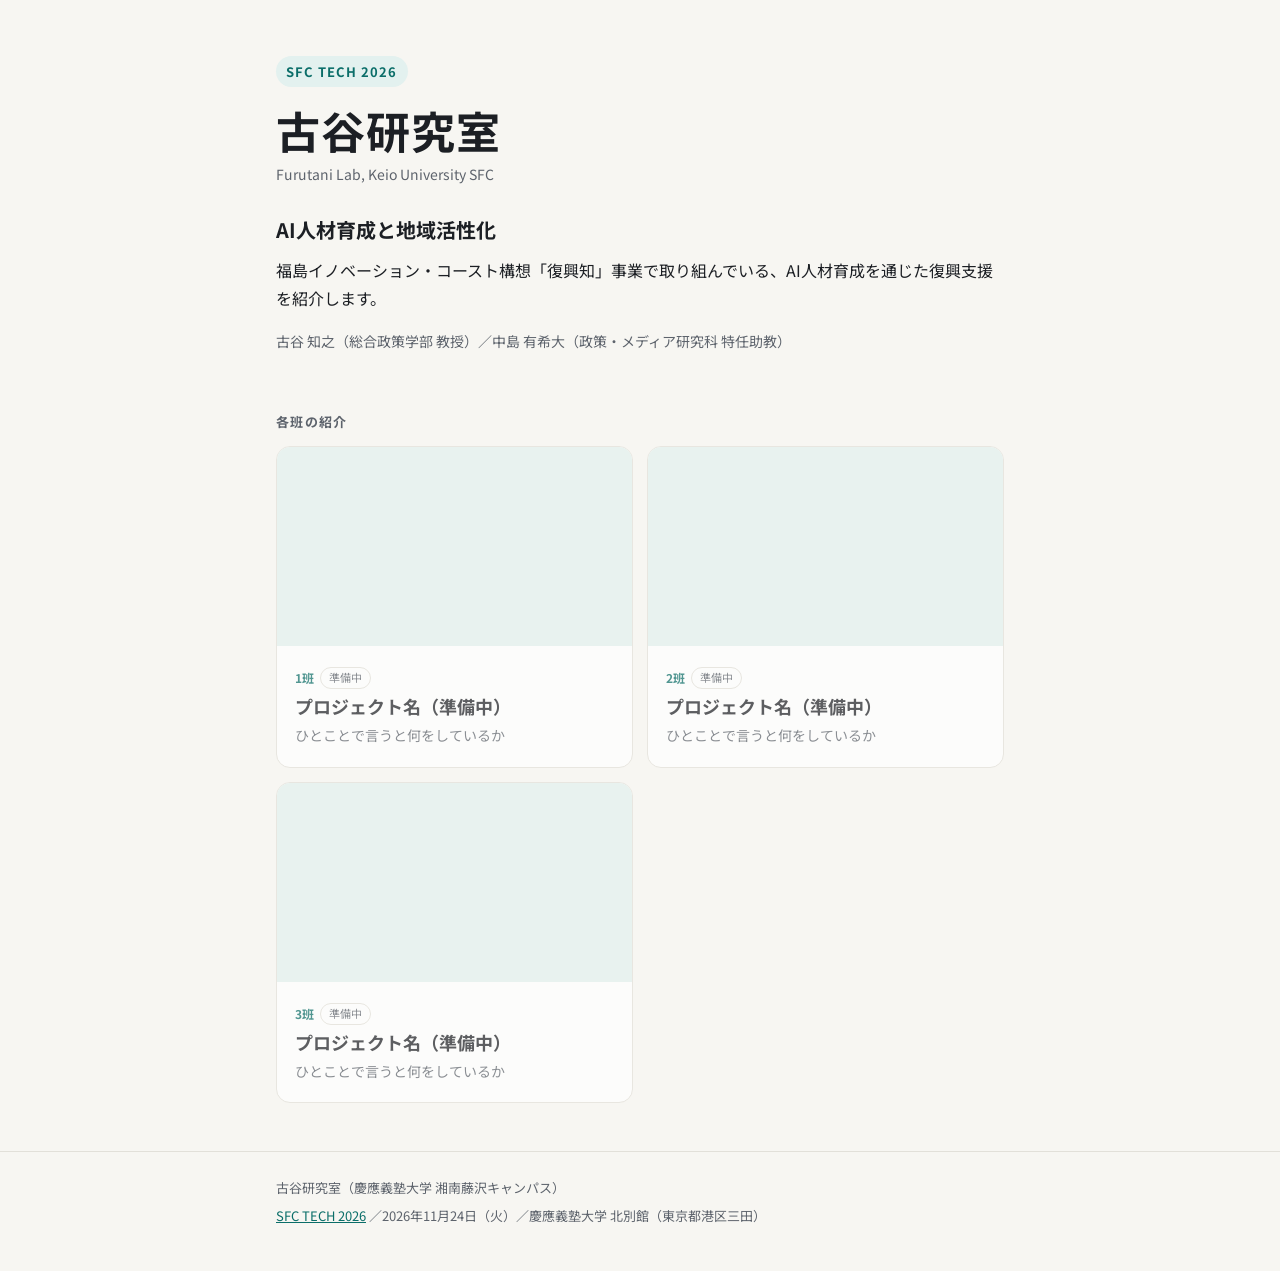
==== index.html @ 546546d0 "SFC TECH 2026 古谷研サイトの骨組み Co-Authored-By: Claude Opus 5.5 <noreply@anthropic.com>" ====
<!doctype html>
<html lang="ja">
<head>
  <meta charset="utf-8">
  <meta name="viewport" content="width=device-width, initial-scale=1">
  <title>古谷研究室｜SFC TECH 2026</title>
  <meta name="description" content="SFC TECH 2026 古谷研究室の展示紹介。各班の研究成果をまとめています。">
  <link rel="preconnect" href="https://fonts.googleapis.com">
  <link rel="preconnect" href="https://fonts.gstatic.com" crossorigin>
  <link href="https://fonts.googleapis.com/css2?family=Noto+Sans+JP:wght@400;700&display=swap" rel="stylesheet">
  <link rel="stylesheet" href="style.css">
</head>
<body>
  <main class="wrap">
    <header class="hero" id="hero"></header>
    <h2 class="section-title">各班の紹介</h2>
    <div class="cards" id="cards"></div>
  </main>
  <footer><div class="wrap" id="footer"></div></footer>
  <script src="data.js"></script>
  <script src="app.js"></script>
</body>
</html>
---- style.css ----
:root {
  --bg: #f7f6f2;
  --surface: #ffffff;
  --text: #1c1f24;
  --muted: #5d636c;
  --line: #e2e0d9;
  --accent: #0b6e69;
  --accent-soft: #e3f1ef;
  --radius: 14px;
  --max: 760px;
}
@media (prefers-color-scheme: dark) {
  :root:not([data-theme="light"]) {
    --bg: #14171b;
    --surface: #1d2126;
    --text: #e8e9eb;
    --muted: #a0a6ae;
    --line: #2e333a;
    --accent: #4fc2b9;
    --accent-soft: #1d3331;
  }
}
:root[data-theme="dark"] {
  --bg: #14171b;
  --surface: #1d2126;
  --text: #e8e9eb;
  --muted: #a0a6ae;
  --line: #2e333a;
  --accent: #4fc2b9;
  --accent-soft: #1d3331;
}

* { box-sizing: border-box; }
html { -webkit-text-size-adjust: 100%; }
body {
  margin: 0;
  background: var(--bg);
  color: var(--text);
  font-family: "Noto Sans JP", system-ui, -apple-system, "Hiragino Sans", sans-serif;
  line-height: 1.8;
  font-size: 16px;
}
a { color: var(--accent); }
img { max-width: 100%; display: block; }

.wrap { max-width: var(--max); margin: 0 auto; padding: 0 16px; }

/* ---------- header ---------- */
.hero { padding: 56px 0 32px; }
.eyebrow {
  display: inline-block;
  font-size: 13px;
  font-weight: 700;
  letter-spacing: 0.08em;
  color: var(--accent);
  background: var(--accent-soft);
  padding: 4px 10px;
  border-radius: 999px;
}
.hero h1 {
  font-size: clamp(30px, 8vw, 44px);
  line-height: 1.25;
  margin: 16px 0 4px;
  letter-spacing: 0.02em;
}
.hero .en { color: var(--muted); font-size: 14px; margin: 0 0 24px; }
.theme { font-size: 20px; font-weight: 700; margin: 0 0 8px; }
.lead { margin: 0 0 16px; }
.meta { color: var(--muted); font-size: 14px; margin: 0; }

/* ---------- group list ---------- */
.section-title {
  font-size: 13px;
  font-weight: 700;
  letter-spacing: 0.1em;
  color: var(--muted);
  margin: 24px 0 12px;
}
.cards { display: grid; gap: 14px; margin-bottom: 48px; }
.card {
  display: block;
  text-decoration: none;
  color: inherit;
  background: var(--surface);
  border: 1px solid var(--line);
  border-radius: var(--radius);
  overflow: hidden;
  transition: transform 0.15s ease, border-color 0.15s ease;
}
.card:hover { transform: translateY(-2px); border-color: var(--accent); }
.card .thumb { aspect-ratio: 16 / 9; background: var(--accent-soft); object-fit: cover; width: 100%; }
.card .body { padding: 16px 18px 18px; }
.card .tag { font-size: 12px; font-weight: 700; color: var(--accent); }
.card h3 { margin: 2px 0 4px; font-size: 18px; line-height: 1.45; }
.card p { margin: 0; color: var(--muted); font-size: 14px; }
.card.draft { opacity: 0.7; }
.badge {
  display: inline-block;
  font-size: 11px;
  color: var(--muted);
  border: 1px solid var(--line);
  border-radius: 999px;
  padding: 0 8px;
  margin-left: 6px;
  vertical-align: 1px;
}

/* ---------- group page ---------- */
.back { display: inline-block; margin: 24px 0 0; font-size: 14px; text-decoration: none; }
.group-hero { padding: 24px 0 8px; }
.group-hero h1 { font-size: clamp(24px, 6.5vw, 34px); line-height: 1.35; margin: 6px 0 8px; }
.group-hero .catch { font-size: 17px; color: var(--muted); margin: 0; }
.cover { border-radius: var(--radius); margin: 20px 0 8px; width: 100%; }
.block { margin: 32px 0; }
.block h2 {
  font-size: 18px;
  margin: 0 0 8px;
  padding-left: 12px;
  border-left: 4px solid var(--accent);
  line-height: 1.4;
}
.block p { margin: 0 0 12px; white-space: pre-wrap; }
.block ul { margin: 0; padding-left: 1.3em; }
.gallery { display: grid; gap: 12px; }
.gallery figure { margin: 0; }
.gallery img { border-radius: 10px; width: 100%; }
.gallery figcaption { font-size: 13px; color: var(--muted); margin-top: 4px; }
.video { position: relative; aspect-ratio: 16 / 9; border-radius: 10px; overflow: hidden; }
.video iframe { position: absolute; inset: 0; width: 100%; height: 100%; border: 0; }
.draft-note {
  background: var(--surface);
  border: 1px dashed var(--line);
  border-radius: var(--radius);
  padding: 24px;
  text-align: center;
  color: var(--muted);
  margin: 32px 0;
}
.pager { display: flex; justify-content: space-between; gap: 12px; margin: 40px 0; font-size: 14px; }
.pager a { text-decoration: none; }

footer {
  border-top: 1px solid var(--line);
  padding: 24px 0 40px;
  color: var(--muted);
  font-size: 13px;
}
footer p { margin: 0 0 4px; }

@media (min-width: 640px) {
  .cards { grid-template-columns: 1fr 1fr; }
  .gallery { grid-template-columns: 1fr 1fr; }
}
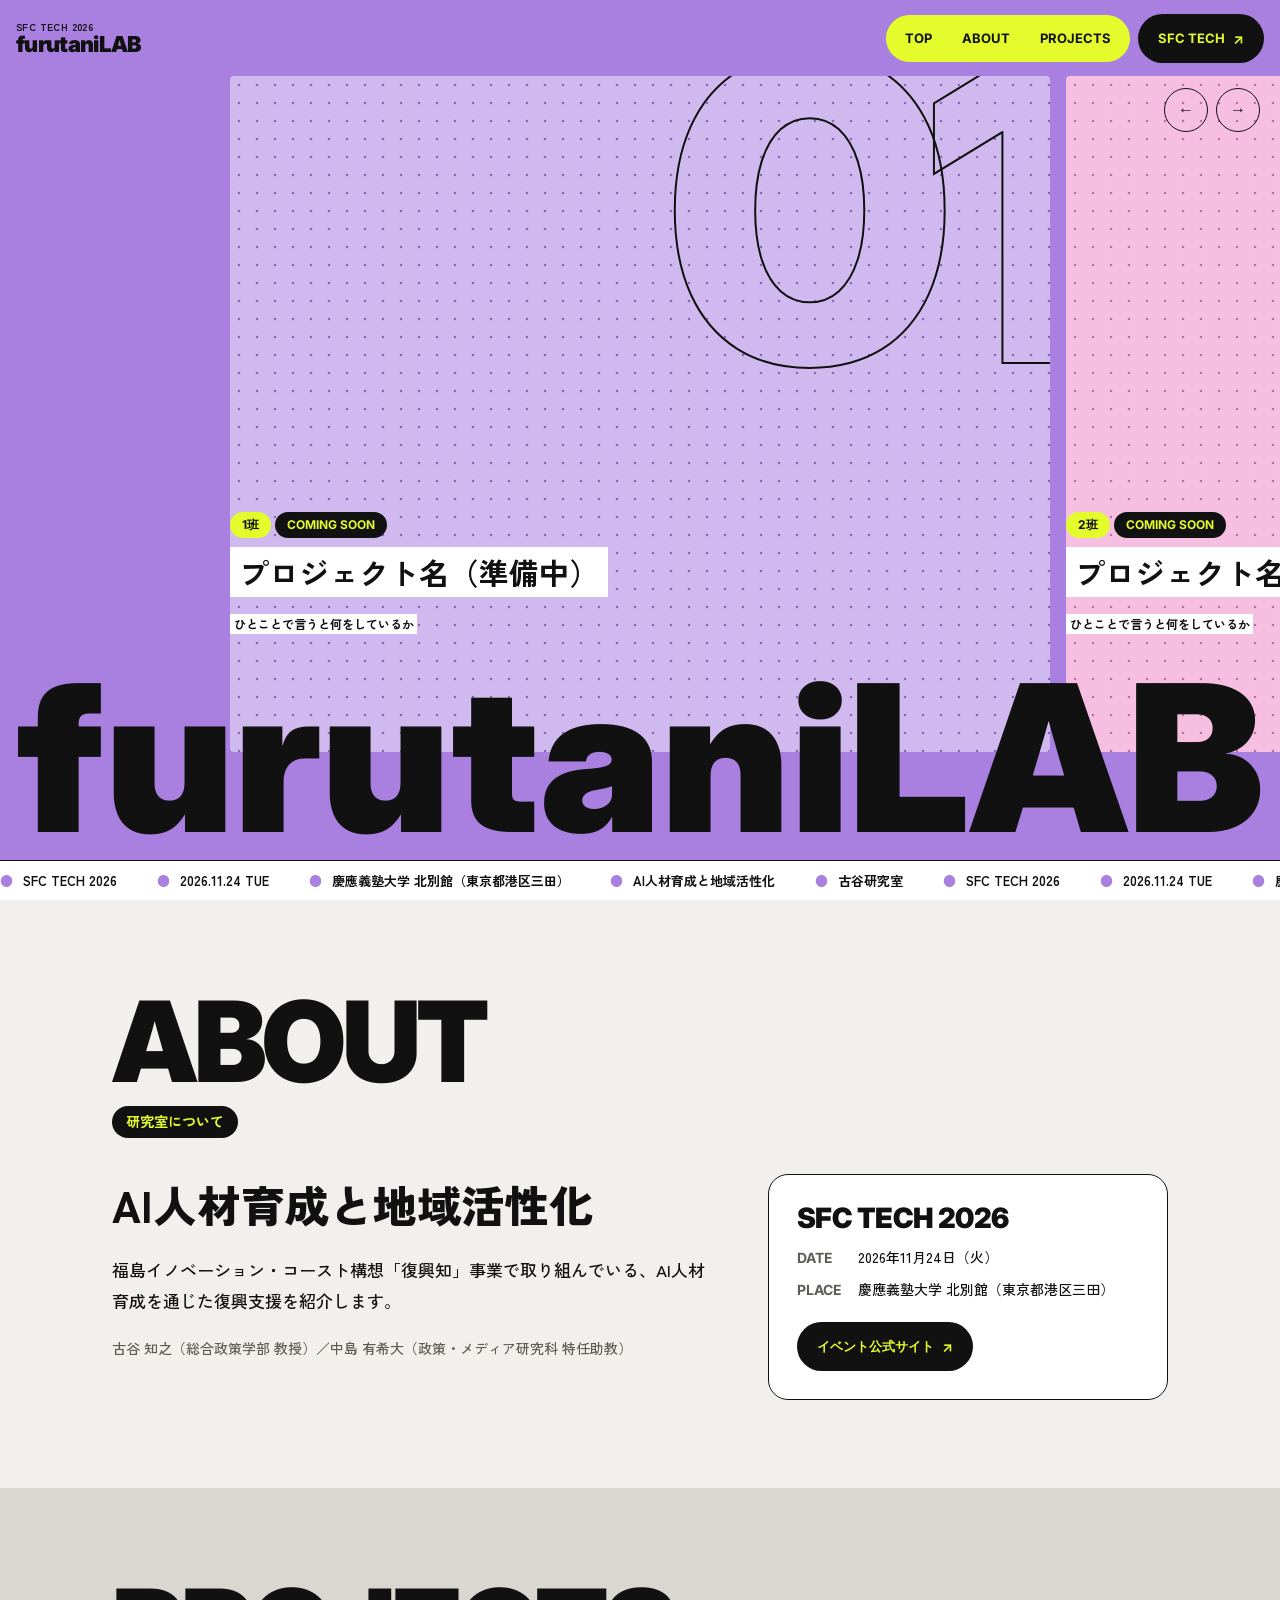
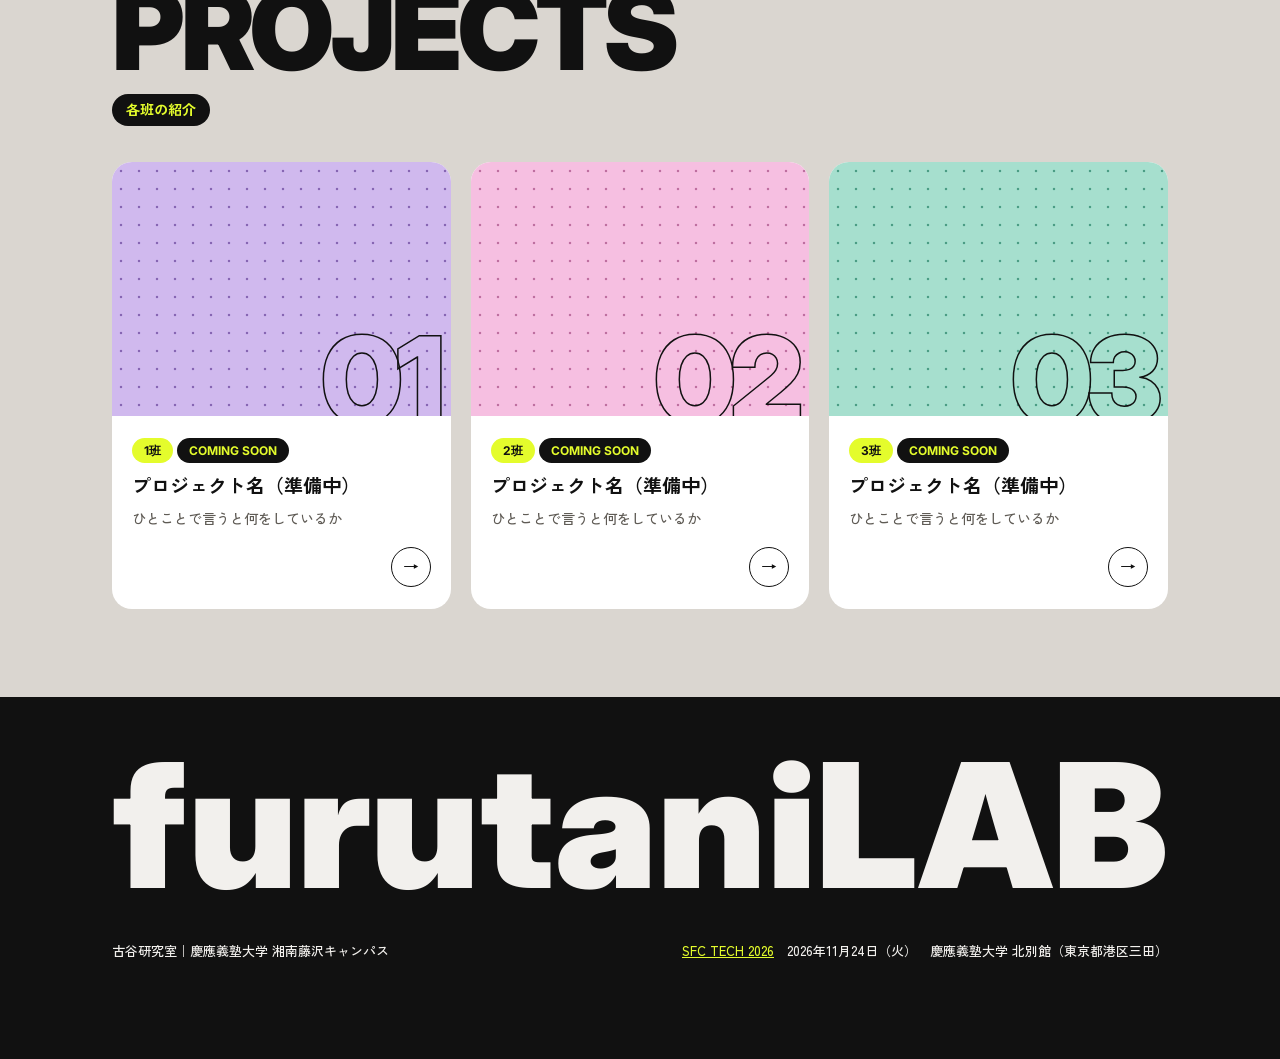
==== commit b53a54e5: "参考サイトの雰囲気に寄せてUIを刷新 Co-Authored-By: Claude Opus 5.5 <noreply@anthropic.com>" ====
--- a/index.html
+++ b/index.html
@@ -2,21 +2,50 @@
 <html lang="ja">
 <head>
   <meta charset="utf-8">
-  <meta name="viewport" content="width=device-width, initial-scale=1">
+  <meta name="viewport" content="width=device-width, initial-scale=1, viewport-fit=cover">
   <title>古谷研究室｜SFC TECH 2026</title>
   <meta name="description" content="SFC TECH 2026 古谷研究室の展示紹介。各班の研究成果をまとめています。">
+  <meta name="theme-color" content="#a97fe0">
   <link rel="preconnect" href="https://fonts.googleapis.com">
   <link rel="preconnect" href="https://fonts.gstatic.com" crossorigin>
-  <link href="https://fonts.googleapis.com/css2?family=Noto+Sans+JP:wght@400;700&display=swap" rel="stylesheet">
+  <link href="https://fonts.googleapis.com/css2?family=Inter:wght@400;700;900&family=Zen+Kaku+Gothic+New:wght@500;700;900&display=swap" rel="stylesheet">
   <link rel="stylesheet" href="style.css">
 </head>
 <body>
-  <main class="wrap">
-    <header class="hero" id="hero"></header>
-    <h2 class="section-title">各班の紹介</h2>
-    <div class="cards" id="cards"></div>
-  </main>
-  <footer><div class="wrap" id="footer"></div></footer>
+  <div id="header"></div>
+
+  <section class="hero" id="top">
+    <div class="slider" id="slider"></div>
+    <div class="slider-ctrl">
+      <button class="round" id="prev" aria-label="前へ">←</button>
+      <button class="round" id="next" aria-label="次へ">→</button>
+    </div>
+    <div class="wordmark" id="wordmark"></div>
+    <div class="ticker" aria-hidden="true"><div class="ticker-inner" id="ticker"></div></div>
+  </section>
+
+  <section class="section" id="about">
+    <div class="wrap">
+      <div class="sec-head">
+        <h2 class="en-ttl">ABOUT</h2>
+        <span class="ja-ttl">研究室について</span>
+      </div>
+      <div class="about-grid" id="about-body"></div>
+    </div>
+  </section>
+
+  <section class="section alt" id="projects">
+    <div class="wrap">
+      <div class="sec-head">
+        <h2 class="en-ttl">PROJECTS</h2>
+        <span class="ja-ttl">各班の紹介</span>
+      </div>
+      <div class="cards" id="cards"></div>
+    </div>
+  </section>
+
+  <footer class="site-footer" id="footer"></footer>
+
   <script src="data.js"></script>
   <script src="app.js"></script>
 </body>
--- a/style.css
+++ b/style.css
@@ -1,153 +1,409 @@
 :root {
-  --bg: #f7f6f2;
-  --surface: #ffffff;
-  --text: #1c1f24;
-  --muted: #5d636c;
-  --line: #e2e0d9;
-  --accent: #0b6e69;
-  --accent-soft: #e3f1ef;
-  --radius: 14px;
-  --max: 760px;
-}
-@media (prefers-color-scheme: dark) {
-  :root:not([data-theme="light"]) {
-    --bg: #14171b;
-    --surface: #1d2126;
-    --text: #e8e9eb;
-    --muted: #a0a6ae;
-    --line: #2e333a;
-    --accent: #4fc2b9;
-    --accent-soft: #1d3331;
-  }
-}
-:root[data-theme="dark"] {
-  --bg: #14171b;
-  --surface: #1d2126;
-  --text: #e8e9eb;
-  --muted: #a0a6ae;
-  --line: #2e333a;
-  --accent: #4fc2b9;
-  --accent-soft: #1d3331;
+  --base: #f2f0ed;
+  --base-2: #dad6d0;
+  --black: #111111;
+  --white: #ffffff;
+  --yellow: #e4fc2c;
+  --muted: #5f5b55;
+  --hero: #a97fe0;
+  --en: "Inter", system-ui, sans-serif;
+  --ja: "Zen Kaku Gothic New", "Hiragino Sans", "Noto Sans JP", sans-serif;
+  --pill: 999px;
 }
 
 * { box-sizing: border-box; }
-html { -webkit-text-size-adjust: 100%; }
+html { -webkit-text-size-adjust: 100%; scroll-behavior: smooth; }
 body {
   margin: 0;
-  background: var(--bg);
-  color: var(--text);
-  font-family: "Noto Sans JP", system-ui, -apple-system, "Hiragino Sans", sans-serif;
+  background: var(--base);
+  color: var(--black);
+  font-family: var(--ja);
+  font-weight: 500;
   line-height: 1.8;
   font-size: 16px;
-}
-a { color: var(--accent); }
+  overflow-x: hidden;
+}
+a { color: inherit; }
 img { max-width: 100%; display: block; }
-
-.wrap { max-width: var(--max); margin: 0 auto; padding: 0 16px; }
-
-/* ---------- header ---------- */
-.hero { padding: 56px 0 32px; }
-.eyebrow {
+.en { font-family: var(--en); }
+.wrap { max-width: 1120px; margin: 0 auto; padding: 0 16px; }
+@media (min-width: 768px) { .wrap { padding: 0 32px; } }
+
+/* =========================================================
+   header / nav
+   ========================================================= */
+.site-header {
+  position: fixed;
+  inset: 0 0 auto 0;
+  z-index: 50;
+  display: flex;
+  align-items: center;
+  justify-content: space-between;
+  gap: 12px;
+  padding: 14px 16px;
+  pointer-events: none;
+}
+.site-header > * { pointer-events: auto; }
+.logo { text-decoration: none; line-height: 1.1; }
+.logo small { display: block; font-size: 10px; font-weight: 700; letter-spacing: 0.04em; }
+.logo b { font-family: var(--en); font-weight: 900; font-size: 22px; letter-spacing: -0.03em; }
+
+.nav { display: flex; gap: 8px; align-items: center; }
+.pill-nav {
+  display: flex;
+  gap: 2px;
+  background: var(--yellow);
+  border-radius: var(--pill);
+  padding: 5px;
+}
+.pill-nav a {
+  text-decoration: none;
+  font-family: var(--en);
+  font-weight: 700;
+  font-size: 13px;
+  padding: 7px 14px;
+  border-radius: var(--pill);
+  transition: background 0.2s;
+}
+.pill-nav a:hover { background: rgba(0, 0, 0, 0.08); }
+.pill-black {
+  display: inline-flex;
+  align-items: center;
+  gap: 8px;
+  text-decoration: none;
+  background: var(--black);
+  color: var(--yellow);
+  font-family: var(--en);
+  font-weight: 700;
+  font-size: 13px;
+  padding: 12px 20px;
+  border-radius: var(--pill);
+  white-space: nowrap;
+  transition: transform 0.2s;
+}
+.pill-black:hover { transform: translateY(-2px); }
+.pill-black .arrow { font-size: 14px; }
+
+/* スマホではナビを画面下に固定 */
+@media (max-width: 767px) {
+  .nav {
+    position: fixed;
+    left: 50%;
+    bottom: 14px;
+    transform: translateX(-50%);
+    z-index: 60;
+  }
+  .pill-nav a { padding: 7px 12px; font-size: 12px; }
+  .pill-black { padding: 11px 16px; font-size: 12px; }
+}
+
+/* =========================================================
+   hero
+   ========================================================= */
+.hero {
+  position: relative;
+  min-height: 100svh;
+  background: var(--hero);
+  transition: background-color 0.7s ease;
+  padding-top: 76px;
+  display: flex;
+  flex-direction: column;
+  overflow: hidden;
+}
+.slider {
+  --slide-w: min(84vw, 820px);
+  display: flex;
+  gap: 16px;
+  overflow-x: auto;
+  scroll-snap-type: x mandatory;
+  scrollbar-width: none;
+  padding-inline: calc((100vw - var(--slide-w)) / 2);
+  flex: 1;
+  min-height: 0;
+}
+.slider::-webkit-scrollbar { display: none; }
+.slide {
+  position: relative;
+  flex: 0 0 var(--slide-w);
+  scroll-snap-align: center;
+  min-height: 58svh;
+  text-decoration: none;
+  overflow: hidden;
+  border-radius: 4px;
+}
+.slide-art,
+.card-art {
+  position: absolute;
+  inset: 0;
+  background-color: color-mix(in srgb, var(--c) 55%, white);
+  background-image: radial-gradient(color-mix(in srgb, var(--c) 80%, black) 1.4px, transparent 1.6px);
+  background-size: 18px 18px;
+}
+.slide-art img,
+.card-art img { width: 100%; height: 100%; object-fit: cover; }
+.slide-num {
+  position: absolute;
+  right: -0.06em;
+  top: -0.18em;
+  font-family: var(--en);
+  font-weight: 900;
+  font-size: clamp(160px, 38vw, 420px);
+  line-height: 1;
+  letter-spacing: -0.06em;
+  color: transparent;
+  -webkit-text-stroke: 2px var(--black);
+}
+.slide-cap {
+  position: absolute;
+  left: 0;
+  bottom: clamp(56px, 9vw, 120px);
+  max-width: min(92%, 520px);
+}
+.hl {
+  display: inline;
+  background: var(--white);
+  padding: 0.1em 0.3em;
+  line-height: 1.75;
+  -webkit-box-decoration-break: clone;
+  box-decoration-break: clone;
+}
+.slide-cap .ttl { font-size: clamp(20px, 3.4vw, 30px); font-weight: 700; }
+.slide-cap .sub { display: block; margin-top: 10px; }
+.slide-cap .sub span { font-size: 12px; font-weight: 700; }
+.tag {
   display: inline-block;
+  font-family: var(--en);
+  font-weight: 700;
+  font-size: 12px;
+  background: var(--yellow);
+  border-radius: var(--pill);
+  padding: 2px 12px;
+  margin-bottom: 8px;
+}
+.tag.soon { background: var(--black); color: var(--yellow); margin-left: 4px; }
+
+.wordmark {
+  position: relative;
+  z-index: 3;
+  padding: 0 16px;
+  margin-top: clamp(-80px, -7vw, -28px);
+  pointer-events: none;
+}
+.wordmark svg { width: 100%; height: auto; display: block; }
+.wordmark text { font-family: var(--en); font-weight: 900; fill: var(--black); }
+
+.slider-ctrl {
+  position: absolute;
+  left: 0;
+  right: 0;
+  top: 88px;
+  display: flex;
+  justify-content: space-between;
+  padding: 0 12px;
+  pointer-events: none;
+  z-index: 4;
+}
+.round {
+  pointer-events: auto;
+  width: 44px;
+  height: 44px;
+  border-radius: 50%;
+  border: 1.5px solid var(--black);
+  background: transparent;
+  color: var(--black);
+  font-size: 16px;
+  cursor: pointer;
+  transition: background 0.2s;
+}
+.round:hover { background: var(--yellow); }
+.slider-ctrl { justify-content: flex-end; gap: 8px; padding: 0 20px; }
+@media (max-width: 767px) { .slider-ctrl { display: none; } }
+
+.ticker {
+  background: var(--white);
+  border-top: 1.5px solid var(--black);
+  overflow: hidden;
+  white-space: nowrap;
+  padding: 8px 0;
   font-size: 13px;
   font-weight: 700;
-  letter-spacing: 0.08em;
-  color: var(--accent);
-  background: var(--accent-soft);
-  padding: 4px 10px;
-  border-radius: 999px;
-}
-.hero h1 {
-  font-size: clamp(30px, 8vw, 44px);
-  line-height: 1.25;
-  margin: 16px 0 4px;
-  letter-spacing: 0.02em;
-}
-.hero .en { color: var(--muted); font-size: 14px; margin: 0 0 24px; }
-.theme { font-size: 20px; font-weight: 700; margin: 0 0 8px; }
-.lead { margin: 0 0 16px; }
-.meta { color: var(--muted); font-size: 14px; margin: 0; }
-
-/* ---------- group list ---------- */
-.section-title {
-  font-size: 13px;
-  font-weight: 700;
-  letter-spacing: 0.1em;
-  color: var(--muted);
-  margin: 24px 0 12px;
-}
-.cards { display: grid; gap: 14px; margin-bottom: 48px; }
+}
+.ticker-inner { display: inline-block; animation: ticker 40s linear infinite; }
+.ticker-inner span { margin-right: 40px; }
+.ticker-inner span::before { content: "●"; color: var(--hero); margin-right: 10px; transition: color 0.7s; }
+@keyframes ticker { to { transform: translateX(-50%); } }
+@media (prefers-reduced-motion: reduce) {
+  .ticker-inner { animation: none; }
+  html { scroll-behavior: auto; }
+}
+
+/* =========================================================
+   sections
+   ========================================================= */
+.section { padding: 88px 0; }
+.section.alt { background: var(--base-2); }
+.sec-head { margin-bottom: 36px; }
+.sec-head .en-ttl {
+  font-family: var(--en);
+  font-weight: 900;
+  font-size: clamp(48px, 11vw, 112px);
+  line-height: 0.95;
+  letter-spacing: -0.04em;
+  margin: 0;
+}
+.sec-head .ja-ttl {
+  display: inline-block;
+  margin-top: 12px;
+  font-size: 14px;
+  font-weight: 700;
+  background: var(--black);
+  color: var(--yellow);
+  border-radius: var(--pill);
+  padding: 3px 14px;
+}
+
+.about-grid { display: grid; gap: 32px; }
+.about-theme { font-size: clamp(26px, 5vw, 44px); font-weight: 900; line-height: 1.4; margin: 0 0 20px; }
+.about-lead { font-size: 17px; margin: 0 0 20px; }
+.about-members { color: var(--muted); font-size: 14px; margin: 0; }
+.event-card {
+  background: var(--white);
+  border: 1.5px solid var(--black);
+  border-radius: 20px;
+  padding: 28px;
+  align-self: start;
+}
+.event-card .en { font-weight: 900; font-size: 28px; letter-spacing: -0.02em; margin: 0 0 12px; line-height: 1.1; }
+.event-card dl { margin: 0 0 20px; display: grid; grid-template-columns: auto 1fr; gap: 6px 16px; font-size: 14px; }
+.event-card dt { font-family: var(--en); font-weight: 700; color: var(--muted); }
+.event-card dd { margin: 0; }
+@media (min-width: 900px) { .about-grid { grid-template-columns: 1.5fr 1fr; gap: 56px; } }
+
+/* project cards */
+.cards { display: grid; gap: 20px; }
+@media (min-width: 640px) { .cards { grid-template-columns: 1fr 1fr; } }
+@media (min-width: 1000px) { .cards { grid-template-columns: 1fr 1fr 1fr; } }
 .card {
+  display: flex;
+  flex-direction: column;
+  text-decoration: none;
+  background: var(--white);
+  border-radius: 20px;
+  overflow: hidden;
+  transition: transform 0.25s ease;
+}
+.card:hover { transform: translateY(-4px) rotate(-0.4deg); }
+.card-media { position: relative; aspect-ratio: 4 / 3; overflow: hidden; }
+.card-media .num {
+  position: absolute;
+  right: 12px;
+  bottom: -0.2em;
+  font-family: var(--en);
+  font-weight: 900;
+  font-size: 120px;
+  line-height: 1;
+  letter-spacing: -0.06em;
+  color: transparent;
+  -webkit-text-stroke: 1.5px var(--black);
+}
+.card-body { padding: 18px 20px 22px; display: flex; flex-direction: column; flex: 1; }
+.card-body h3 { font-size: 19px; line-height: 1.5; margin: 0 0 6px; }
+.card-body p { margin: 0; color: var(--muted); font-size: 14px; flex: 1; }
+.card-more {
+  margin-top: 16px;
+  align-self: flex-end;
+  width: 40px;
+  height: 40px;
+  border-radius: 50%;
+  border: 1.5px solid var(--black);
+  display: grid;
+  place-items: center;
+  transition: background 0.2s;
+}
+.card:hover .card-more { background: var(--yellow); }
+
+/* =========================================================
+   group page
+   ========================================================= */
+.g-hero {
+  background: var(--hero);
+  padding: 96px 0 48px;
+}
+.crumbs { font-family: var(--en); font-size: 12px; font-weight: 700; margin-bottom: 24px; }
+.crumbs a { text-decoration: none; }
+.crumbs a:hover { text-decoration: underline; }
+.g-title { font-size: clamp(28px, 6vw, 52px); font-weight: 900; margin: 8px 0 20px; line-height: 1.3; }
+.g-title .hl { line-height: 1.55; }
+.g-catch { font-size: 17px; font-weight: 700; margin: 0; max-width: 40em; }
+.g-cover { margin-top: 32px; border-radius: 20px; overflow: hidden; border: 1.5px solid var(--black); }
+.g-cover img { width: 100%; }
+
+.g-body { padding: 56px 0 24px; }
+.g-sec { display: grid; gap: 8px 40px; padding: 32px 0; border-top: 1.5px solid var(--black); }
+.g-sec:first-child { border-top: 0; }
+@media (min-width: 900px) { .g-sec { grid-template-columns: 260px 1fr; } }
+.g-sec h2 { margin: 0; line-height: 1.1; }
+.g-sec h2 .en { display: block; font-weight: 900; font-size: 34px; letter-spacing: -0.03em; }
+.g-sec h2 .ja { font-size: 13px; font-weight: 700; color: var(--muted); }
+.g-sec p { margin: 0; white-space: pre-wrap; font-size: 17px; }
+.results { list-style: none; margin: 0; padding: 0; counter-reset: r; display: grid; gap: 14px; }
+.results li {
+  counter-increment: r;
+  background: var(--white);
+  border-radius: 16px;
+  padding: 16px 20px 16px 72px;
+  position: relative;
+  font-weight: 700;
+}
+.results li::before {
+  content: counter(r, decimal-leading-zero);
+  position: absolute;
+  left: 18px;
+  top: 12px;
+  font-family: var(--en);
+  font-weight: 900;
+  font-size: 28px;
+  color: var(--hero);
+  -webkit-text-stroke: 1px var(--black);
+}
+.gallery { display: grid; gap: 16px; }
+@media (min-width: 640px) { .gallery { grid-template-columns: 1fr 1fr; } }
+.gallery figure { margin: 0; }
+.gallery img { border-radius: 14px; width: 100%; }
+.gallery figcaption { font-size: 13px; color: var(--muted); margin-top: 6px; }
+.video { position: relative; aspect-ratio: 16 / 9; border-radius: 14px; overflow: hidden; }
+.video iframe { position: absolute; inset: 0; width: 100%; height: 100%; border: 0; }
+.chips { display: flex; flex-wrap: wrap; gap: 8px; }
+.chip { background: var(--white); border-radius: var(--pill); padding: 6px 16px; font-weight: 700; font-size: 14px; }
+.links { display: flex; flex-wrap: wrap; gap: 10px; }
+
+.soon-box { padding: 40px 0 80px; text-align: center; }
+.soon-box .en { font-weight: 900; font-size: clamp(48px, 12vw, 120px); letter-spacing: -0.04em; line-height: 1; margin: 0 0 12px; }
+.soon-box p { margin: 0; color: var(--muted); }
+
+.pager { display: grid; gap: 16px; padding: 24px 0 88px; }
+@media (min-width: 640px) { .pager { grid-template-columns: 1fr 1fr; } }
+.pager a {
   display: block;
   text-decoration: none;
-  color: inherit;
-  background: var(--surface);
-  border: 1px solid var(--line);
-  border-radius: var(--radius);
-  overflow: hidden;
-  transition: transform 0.15s ease, border-color 0.15s ease;
-}
-.card:hover { transform: translateY(-2px); border-color: var(--accent); }
-.card .thumb { aspect-ratio: 16 / 9; background: var(--accent-soft); object-fit: cover; width: 100%; }
-.card .body { padding: 16px 18px 18px; }
-.card .tag { font-size: 12px; font-weight: 700; color: var(--accent); }
-.card h3 { margin: 2px 0 4px; font-size: 18px; line-height: 1.45; }
-.card p { margin: 0; color: var(--muted); font-size: 14px; }
-.card.draft { opacity: 0.7; }
-.badge {
-  display: inline-block;
-  font-size: 11px;
-  color: var(--muted);
-  border: 1px solid var(--line);
-  border-radius: 999px;
-  padding: 0 8px;
-  margin-left: 6px;
-  vertical-align: 1px;
-}
-
-/* ---------- group page ---------- */
-.back { display: inline-block; margin: 24px 0 0; font-size: 14px; text-decoration: none; }
-.group-hero { padding: 24px 0 8px; }
-.group-hero h1 { font-size: clamp(24px, 6.5vw, 34px); line-height: 1.35; margin: 6px 0 8px; }
-.group-hero .catch { font-size: 17px; color: var(--muted); margin: 0; }
-.cover { border-radius: var(--radius); margin: 20px 0 8px; width: 100%; }
-.block { margin: 32px 0; }
-.block h2 {
-  font-size: 18px;
-  margin: 0 0 8px;
-  padding-left: 12px;
-  border-left: 4px solid var(--accent);
-  line-height: 1.4;
-}
-.block p { margin: 0 0 12px; white-space: pre-wrap; }
-.block ul { margin: 0; padding-left: 1.3em; }
-.gallery { display: grid; gap: 12px; }
-.gallery figure { margin: 0; }
-.gallery img { border-radius: 10px; width: 100%; }
-.gallery figcaption { font-size: 13px; color: var(--muted); margin-top: 4px; }
-.video { position: relative; aspect-ratio: 16 / 9; border-radius: 10px; overflow: hidden; }
-.video iframe { position: absolute; inset: 0; width: 100%; height: 100%; border: 0; }
-.draft-note {
-  background: var(--surface);
-  border: 1px dashed var(--line);
-  border-radius: var(--radius);
-  padding: 24px;
-  text-align: center;
-  color: var(--muted);
-  margin: 32px 0;
-}
-.pager { display: flex; justify-content: space-between; gap: 12px; margin: 40px 0; font-size: 14px; }
-.pager a { text-decoration: none; }
-
-footer {
-  border-top: 1px solid var(--line);
-  padding: 24px 0 40px;
-  color: var(--muted);
-  font-size: 13px;
-}
-footer p { margin: 0 0 4px; }
-
-@media (min-width: 640px) {
-  .cards { grid-template-columns: 1fr 1fr; }
-  .gallery { grid-template-columns: 1fr 1fr; }
-}
+  background: var(--c);
+  border-radius: 20px;
+  padding: 22px 24px;
+  border: 1.5px solid var(--black);
+  transition: transform 0.2s;
+}
+.pager a:hover { transform: translateY(-3px); }
+.pager .dir { font-family: var(--en); font-weight: 900; font-size: 13px; }
+.pager .t { display: block; font-weight: 700; font-size: 17px; margin-top: 4px; }
+.pager .next { text-align: right; }
+.pager .next:only-child { grid-column: 2; }
+
+/* =========================================================
+   footer
+   ========================================================= */
+.site-footer { background: var(--black); color: var(--base); padding: 56px 0 96px; }
+.site-footer .wordmark { margin: 0 0 28px; padding: 0; }
+.site-footer .wordmark text { fill: var(--base); }
+.foot-row { display: flex; flex-wrap: wrap; justify-content: space-between; gap: 16px; font-size: 13px; }
+.foot-row p { margin: 0; }
+.foot-row a { color: var(--yellow); }
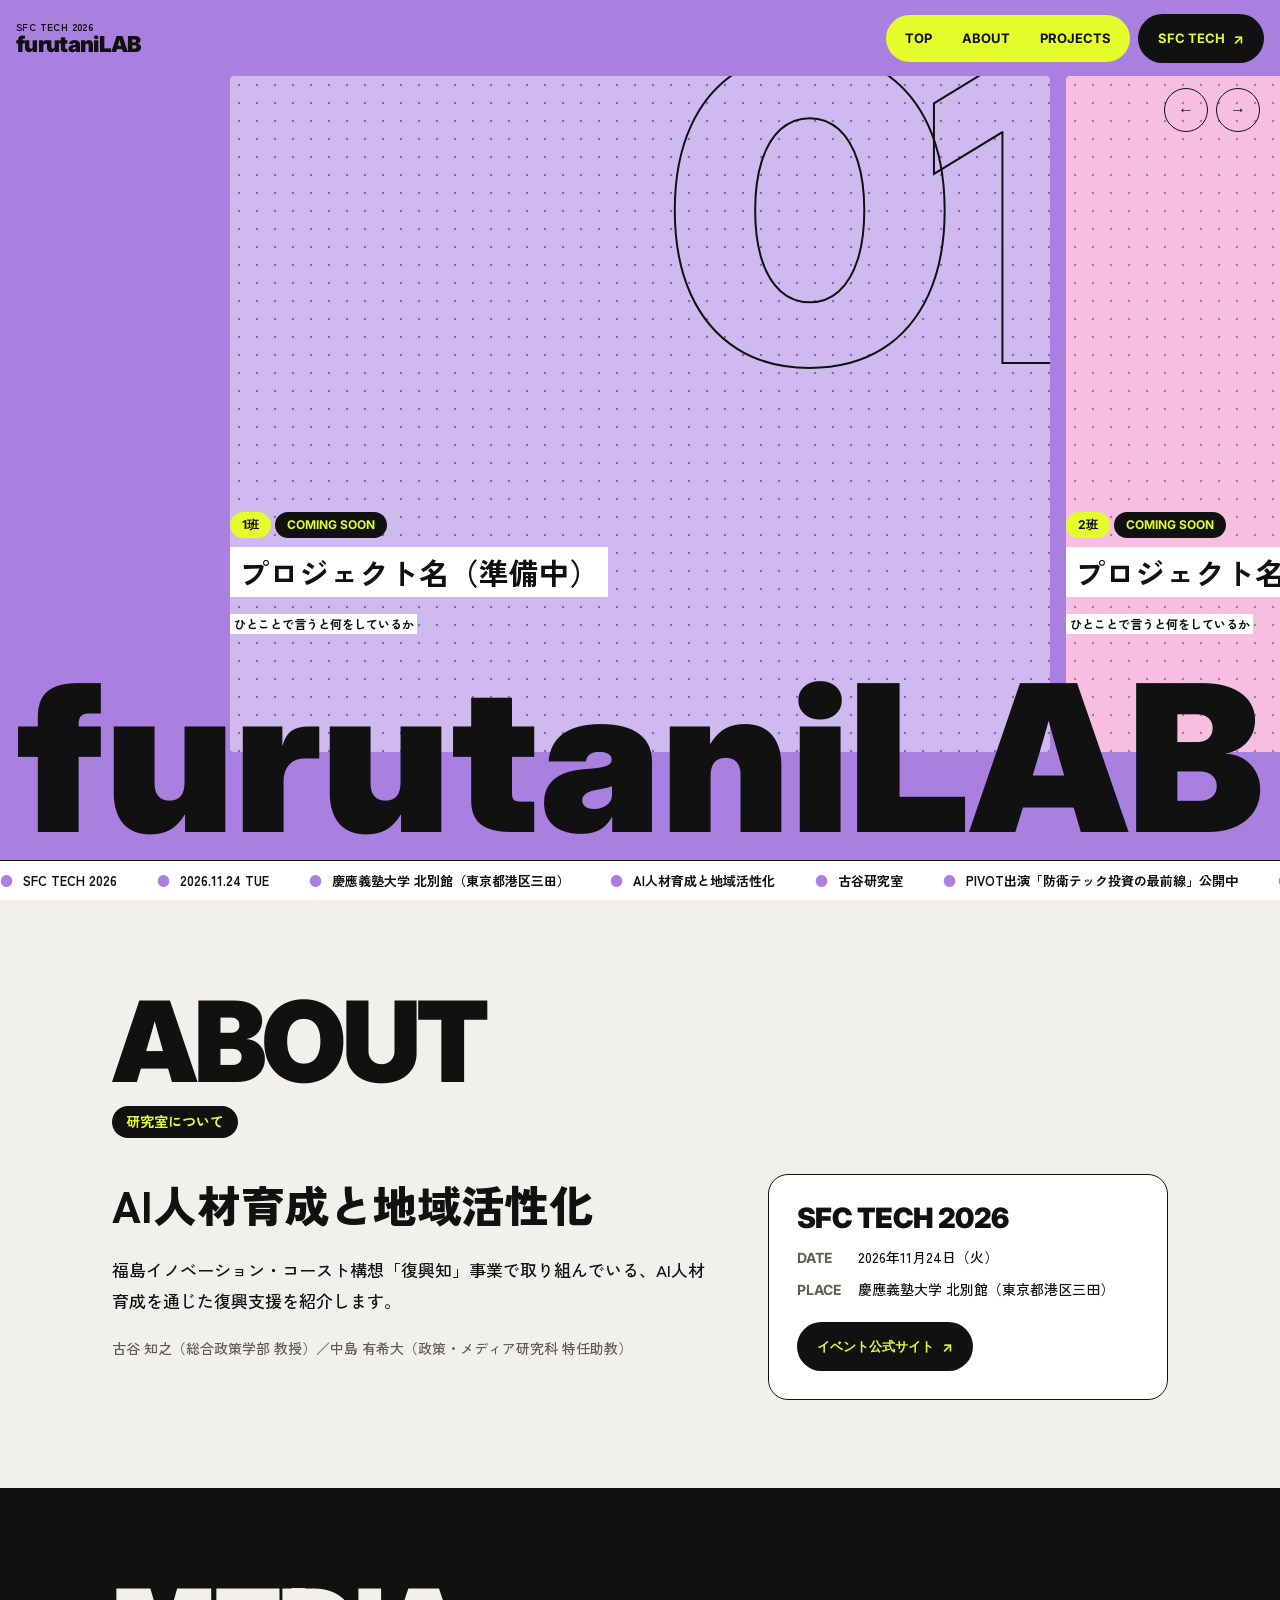
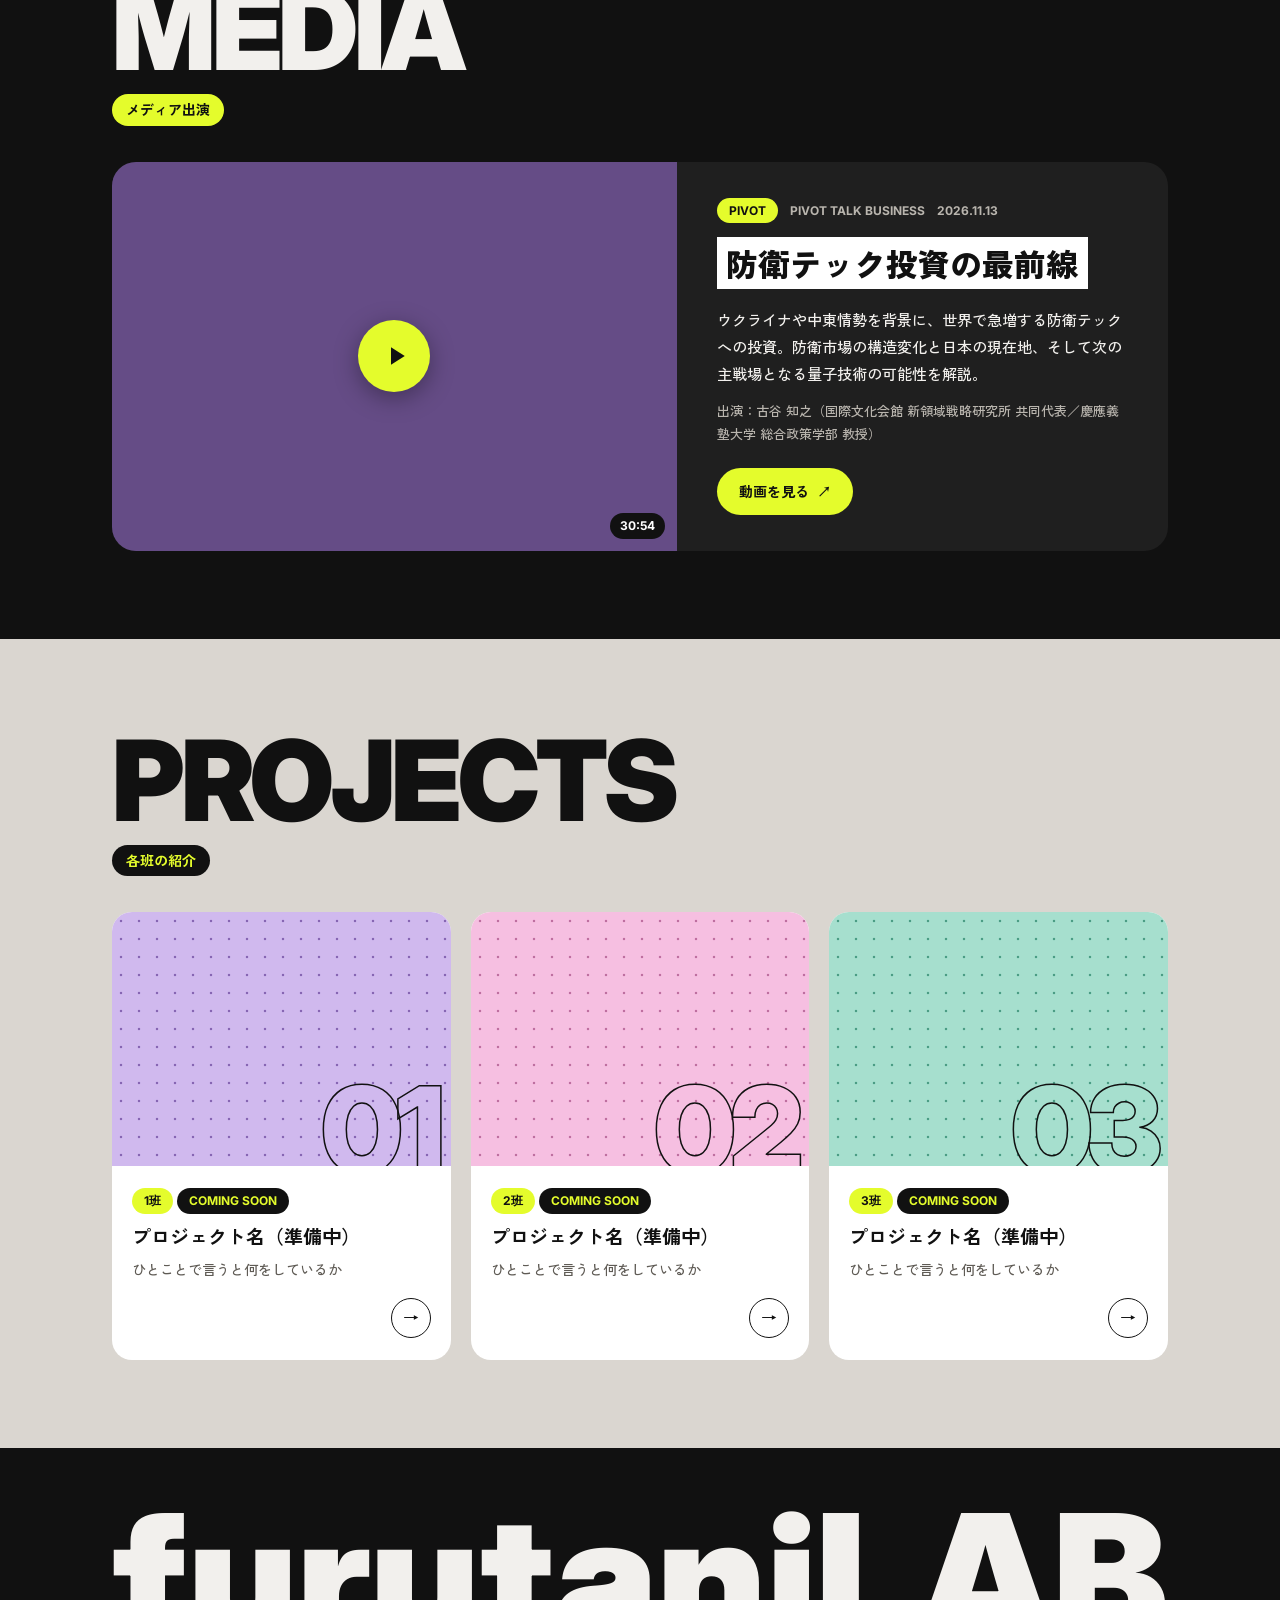
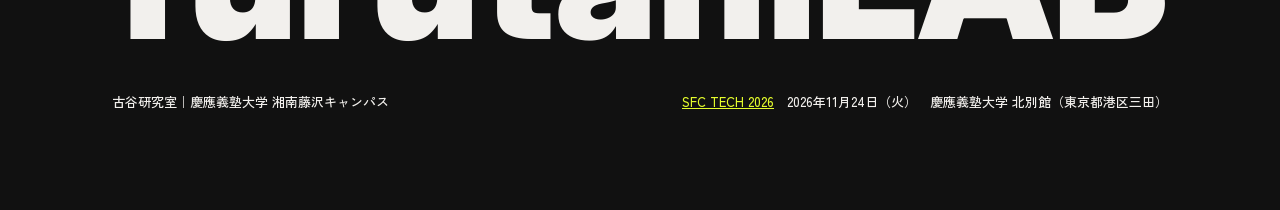
==== commit 8c4483d4: "MEDIAセクションを追加（PIVOT出演動画） Co-Authored-By: Claude Opus 5.5 <noreply@anthropic.com>" ====
--- a/index.html
+++ b/index.html
@@ -34,6 +34,16 @@
     </div>
   </section>
 
+  <section class="section dark" id="media">
+    <div class="wrap">
+      <div class="sec-head">
+        <h2 class="en-ttl">MEDIA</h2>
+        <span class="ja-ttl">メディア出演</span>
+      </div>
+      <div class="media-list" id="media-list"></div>
+    </div>
+  </section>
+
   <section class="section alt" id="projects">
     <div class="wrap">
       <div class="sec-head">
--- a/style.css
+++ b/style.css
@@ -407,3 +407,75 @@
 .foot-row { display: flex; flex-wrap: wrap; justify-content: space-between; gap: 16px; font-size: 13px; }
 .foot-row p { margin: 0; }
 .foot-row a { color: var(--yellow); }
+
+/* =========================================================
+   media
+   ========================================================= */
+.section.dark { background: var(--black); color: var(--base); }
+.section.dark .ja-ttl { background: var(--yellow); color: var(--black); }
+.media-list { display: grid; gap: 24px; }
+.media-card {
+  display: grid;
+  text-decoration: none;
+  background: #1f1f1f;
+  border-radius: 24px;
+  overflow: hidden;
+  transition: transform 0.25s ease;
+}
+.media-card:hover { transform: translateY(-4px); }
+@media (min-width: 900px) { .media-card { grid-template-columns: 1.15fr 1fr; } }
+.media-thumb {
+  position: relative;
+  aspect-ratio: 16 / 9;
+  background: color-mix(in srgb, var(--hero) 60%, black);
+  overflow: hidden;
+}
+.media-thumb img { width: 100%; height: 100%; object-fit: cover; transition: transform 0.5s ease; }
+.media-card:hover .media-thumb img { transform: scale(1.04); }
+.play {
+  position: absolute;
+  left: 50%;
+  top: 50%;
+  width: 72px;
+  height: 72px;
+  transform: translate(-50%, -50%);
+  border-radius: 50%;
+  background: var(--yellow);
+  display: grid;
+  place-items: center;
+  box-shadow: 0 6px 24px rgba(0, 0, 0, 0.35);
+  transition: transform 0.25s ease;
+}
+.media-card:hover .play { transform: translate(-50%, -50%) scale(1.08); }
+.play svg { width: 30px; height: 30px; fill: var(--black); margin-left: 3px; }
+.dur {
+  position: absolute;
+  right: 12px;
+  bottom: 12px;
+  background: var(--black);
+  color: var(--white);
+  font-size: 12px;
+  font-weight: 700;
+  padding: 2px 10px;
+  border-radius: var(--pill);
+}
+.media-body { padding: 24px 24px 28px; display: flex; flex-direction: column; }
+@media (min-width: 900px) { .media-body { padding: 36px 40px; justify-content: center; } }
+.media-meta { display: flex; flex-wrap: wrap; align-items: center; gap: 4px 12px; font-size: 12px; font-weight: 700; color: #b9b5ae; }
+.media-meta .tag { margin: 0; color: var(--black); }
+.media-body h3 { font-size: clamp(22px, 3.4vw, 32px); font-weight: 900; margin: 14px 0 16px; line-height: 1.4; color: var(--black); }
+.media-body h3 .hl { line-height: 1.65; }
+.media-sum { margin: 0 0 12px; font-size: 15px; }
+.media-person { margin: 0 0 22px; font-size: 13px; color: #b9b5ae; }
+.pill-yellow {
+  align-self: flex-start;
+  display: inline-flex;
+  gap: 8px;
+  background: var(--yellow);
+  color: var(--black);
+  font-weight: 700;
+  font-size: 14px;
+  padding: 11px 22px;
+  border-radius: var(--pill);
+}
+@media (min-width: 900px) { .media-thumb { aspect-ratio: auto; min-height: 100%; } }
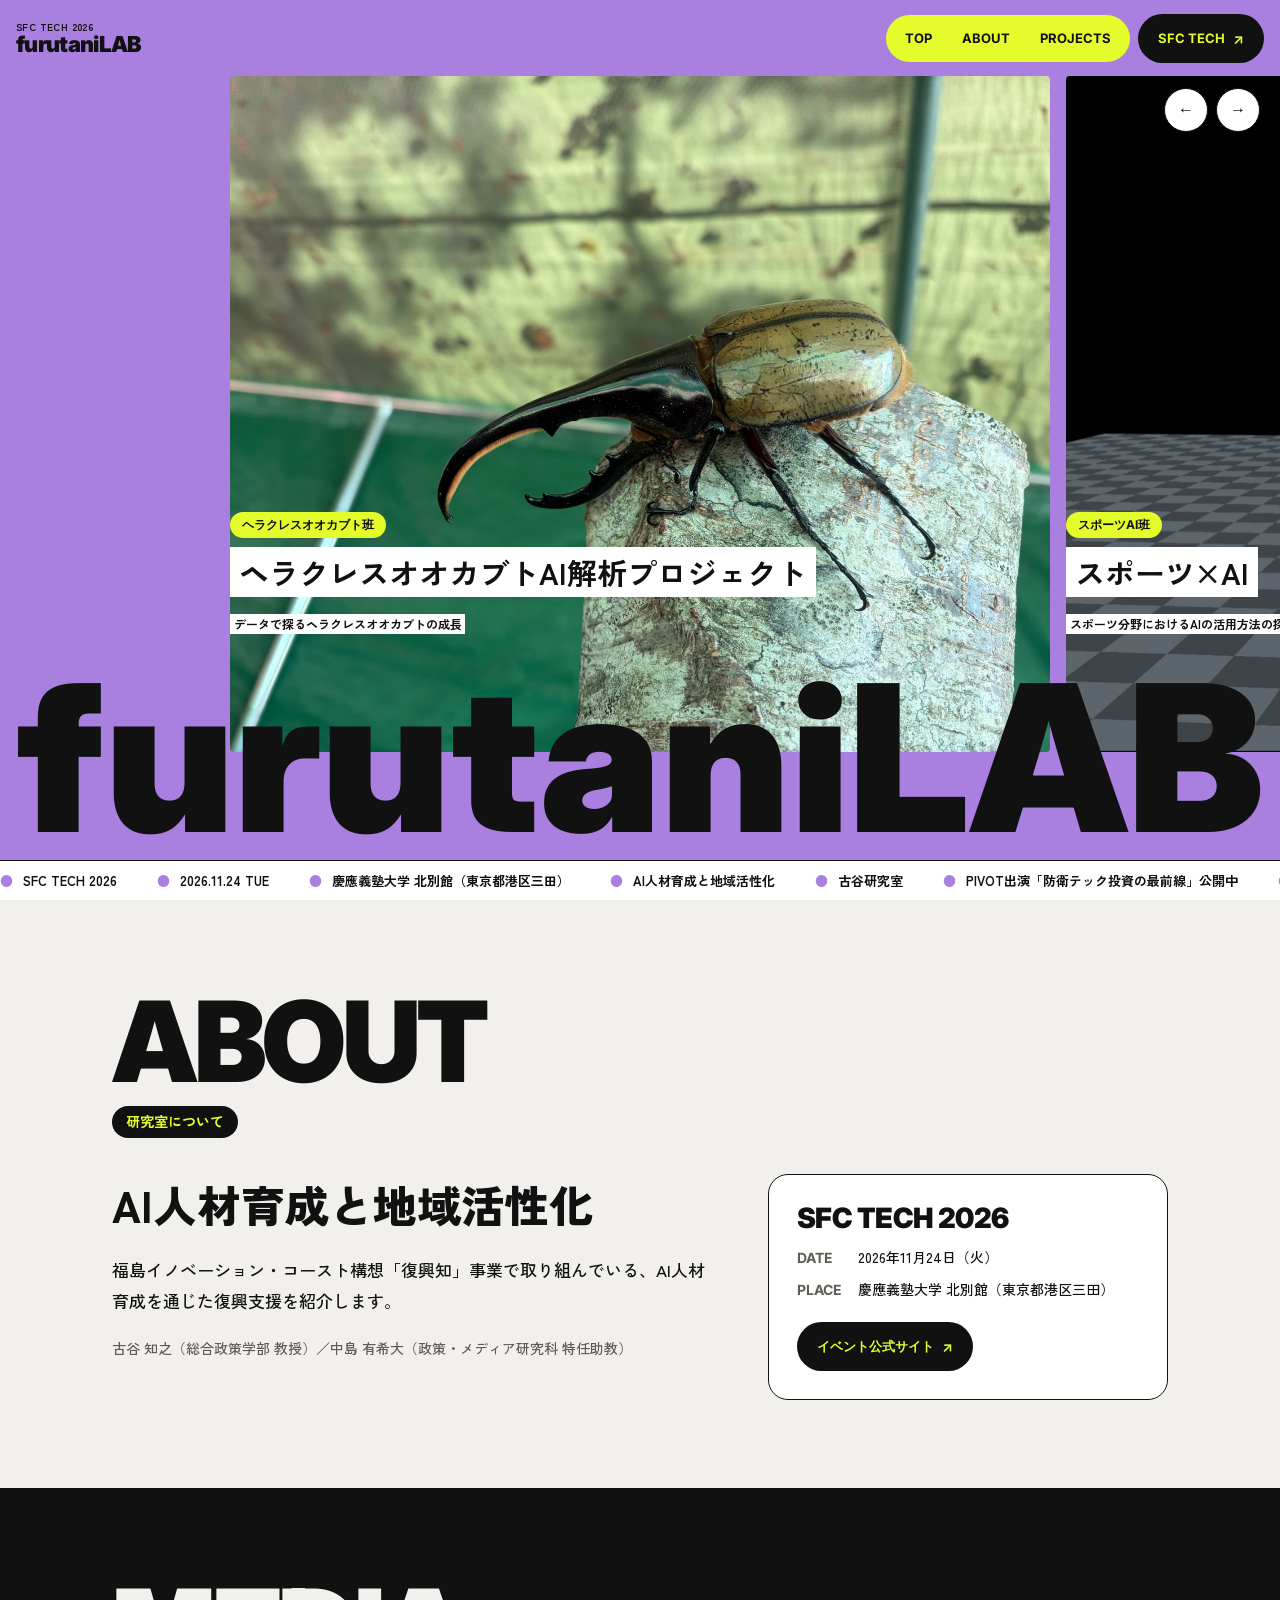
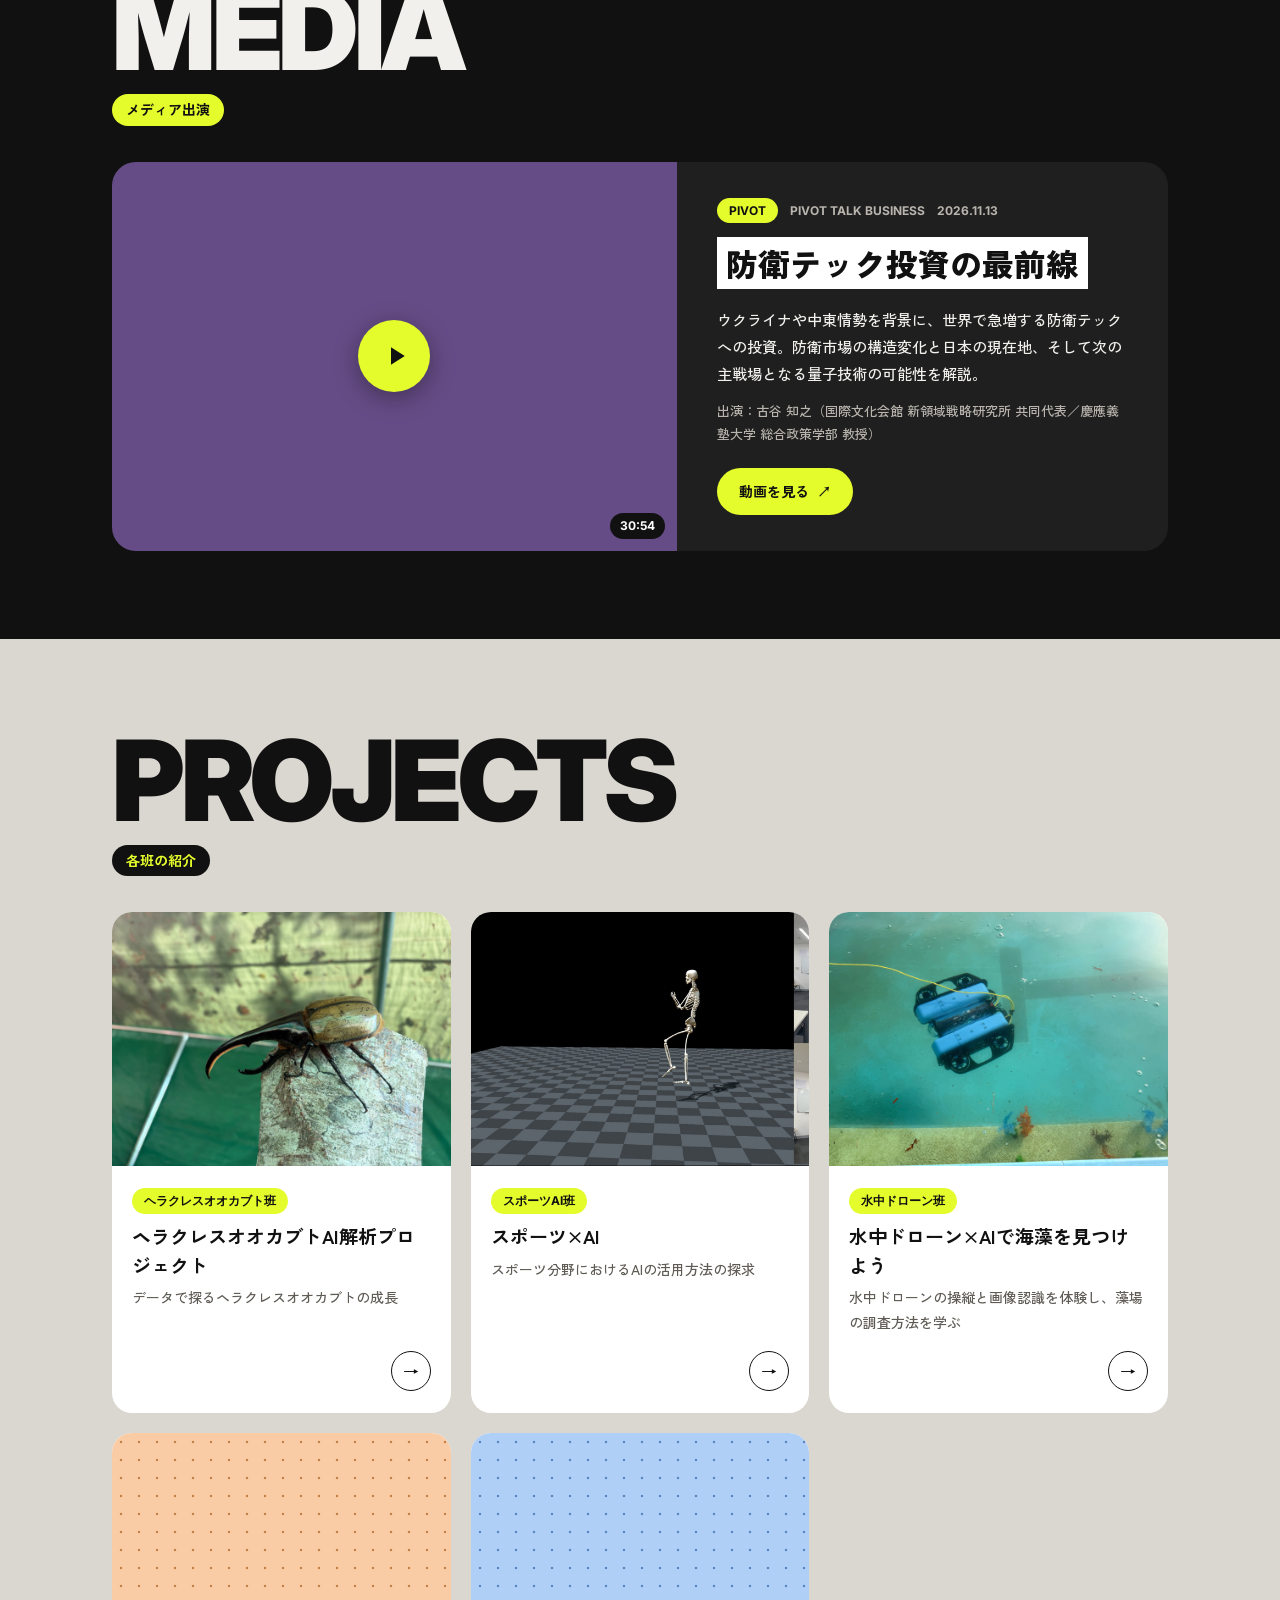
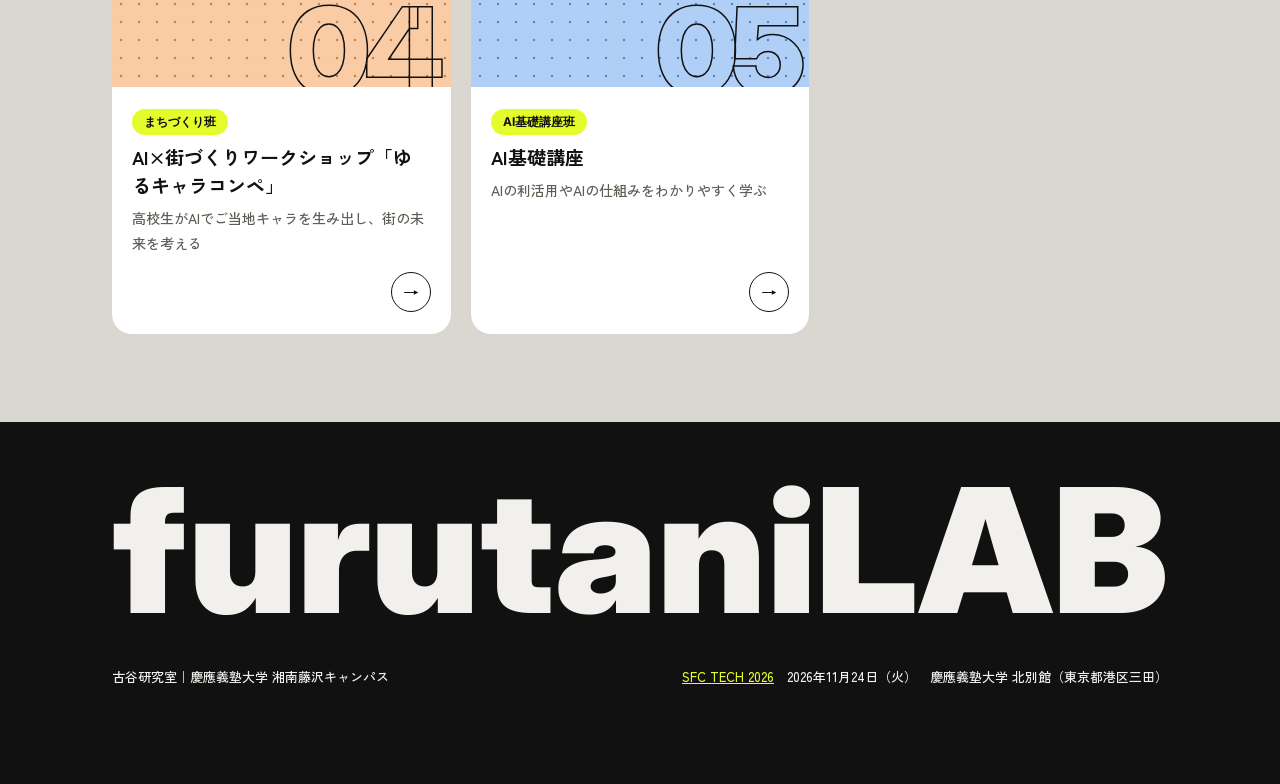
==== commit 47d22adc: "5班の原稿と写真を反映 Co-Authored-By: Claude Opus 5.5 <noreply@anthropic.com>" ====
--- a/index.html
+++ b/index.html
@@ -9,7 +9,7 @@
   <link rel="preconnect" href="https://fonts.googleapis.com">
   <link rel="preconnect" href="https://fonts.gstatic.com" crossorigin>
   <link href="https://fonts.googleapis.com/css2?family=Inter:wght@400;700;900&family=Zen+Kaku+Gothic+New:wght@500;700;900&display=swap" rel="stylesheet">
-  <link rel="stylesheet" href="style.css">
+  <link rel="stylesheet" href="style.css?v=202611202335">
 </head>
 <body>
   <div id="header"></div>
@@ -56,7 +56,7 @@
 
   <footer class="site-footer" id="footer"></footer>
 
-  <script src="data.js"></script>
-  <script src="app.js"></script>
+  <script src="data.js?v=202611202335"></script>
+  <script src="app.js?v=202611202335"></script>
 </body>
 </html>
--- a/style.css
+++ b/style.css
@@ -479,3 +479,11 @@
   border-radius: var(--pill);
 }
 @media (min-width: 900px) { .media-thumb { aspect-ratio: auto; min-height: 100%; } }
+
+/* cover caption / results note */
+.g-cover { margin: 32px 0 0; background: var(--white); }
+.g-cover figcaption { font-size: 13px; font-weight: 700; padding: 10px 16px; border-top: 1.5px solid var(--black); }
+.g-sec p.note { font-size: 13px; font-weight: 700; color: var(--muted); margin: 0 0 10px; }
+.slider-ctrl .round { background: var(--white); }
+.slider-ctrl .round:hover { background: var(--yellow); }
+.slide-cap { max-width: min(92%, 680px); }
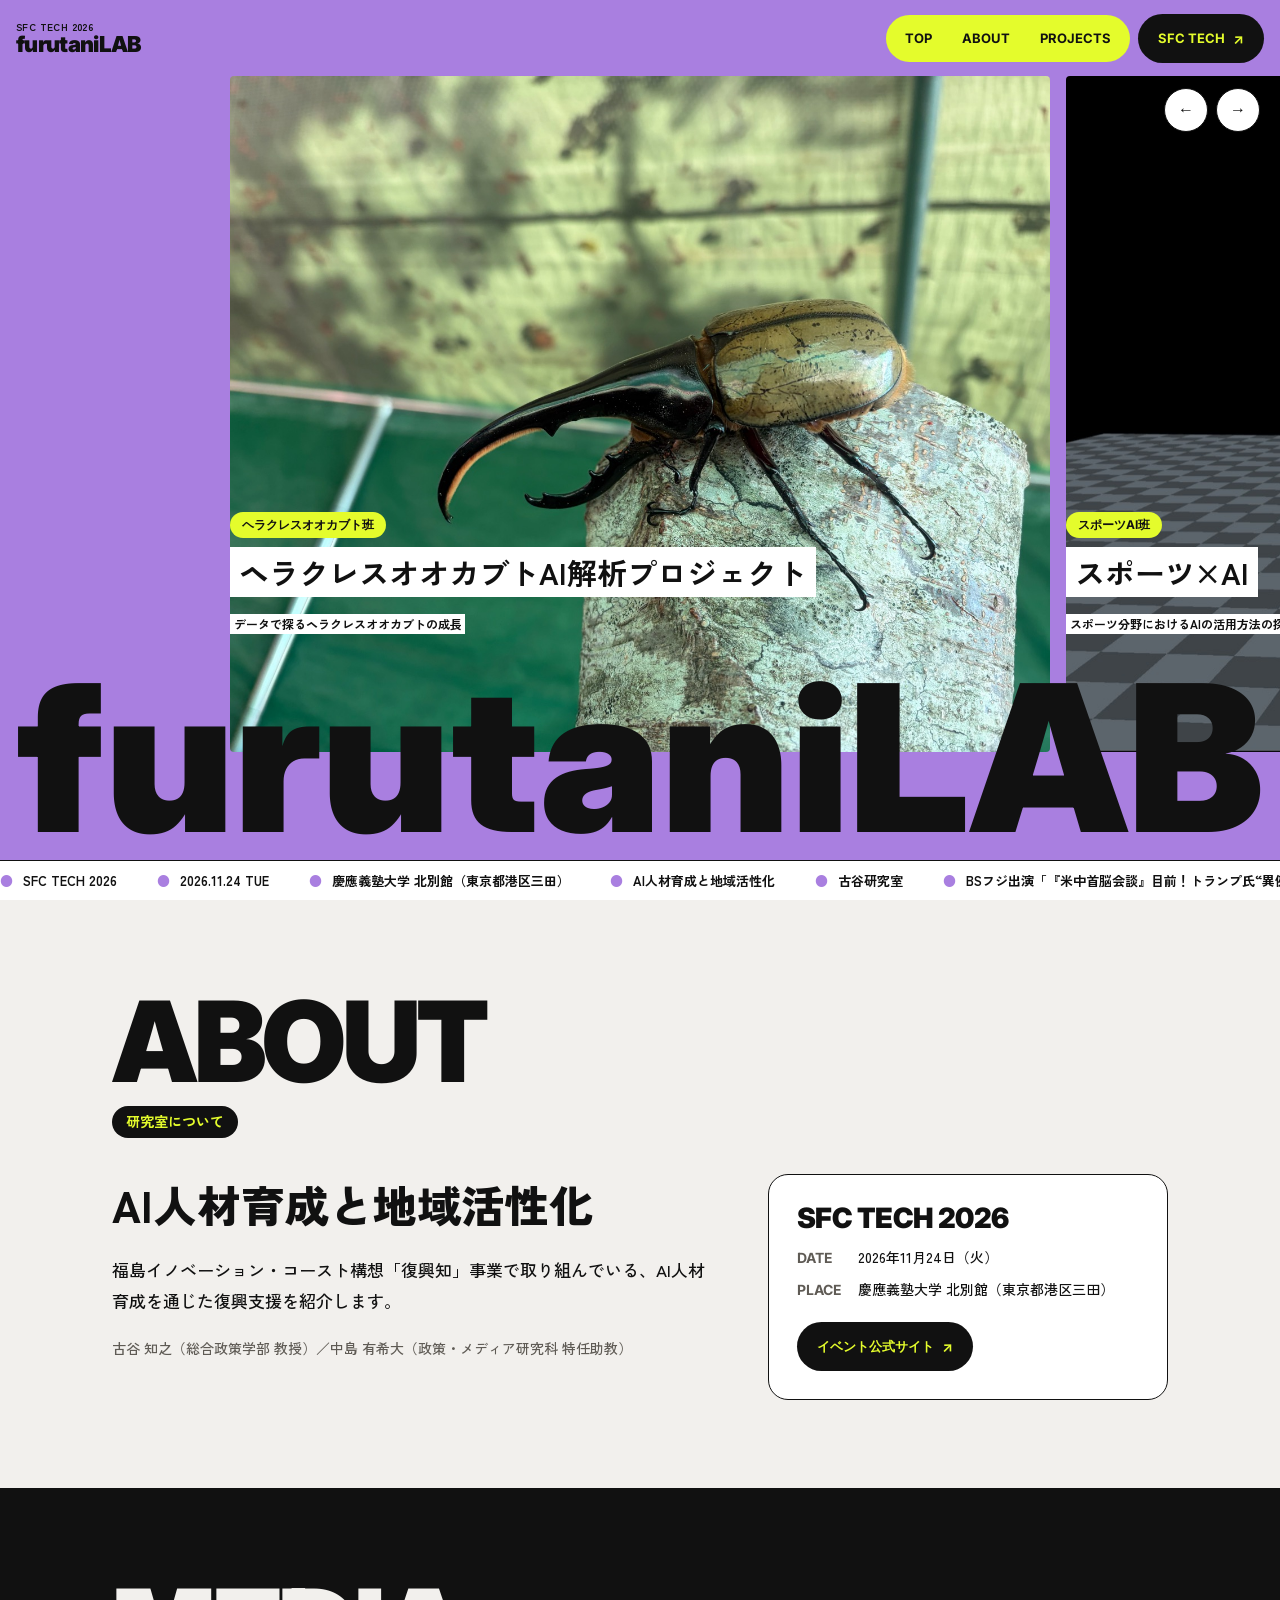
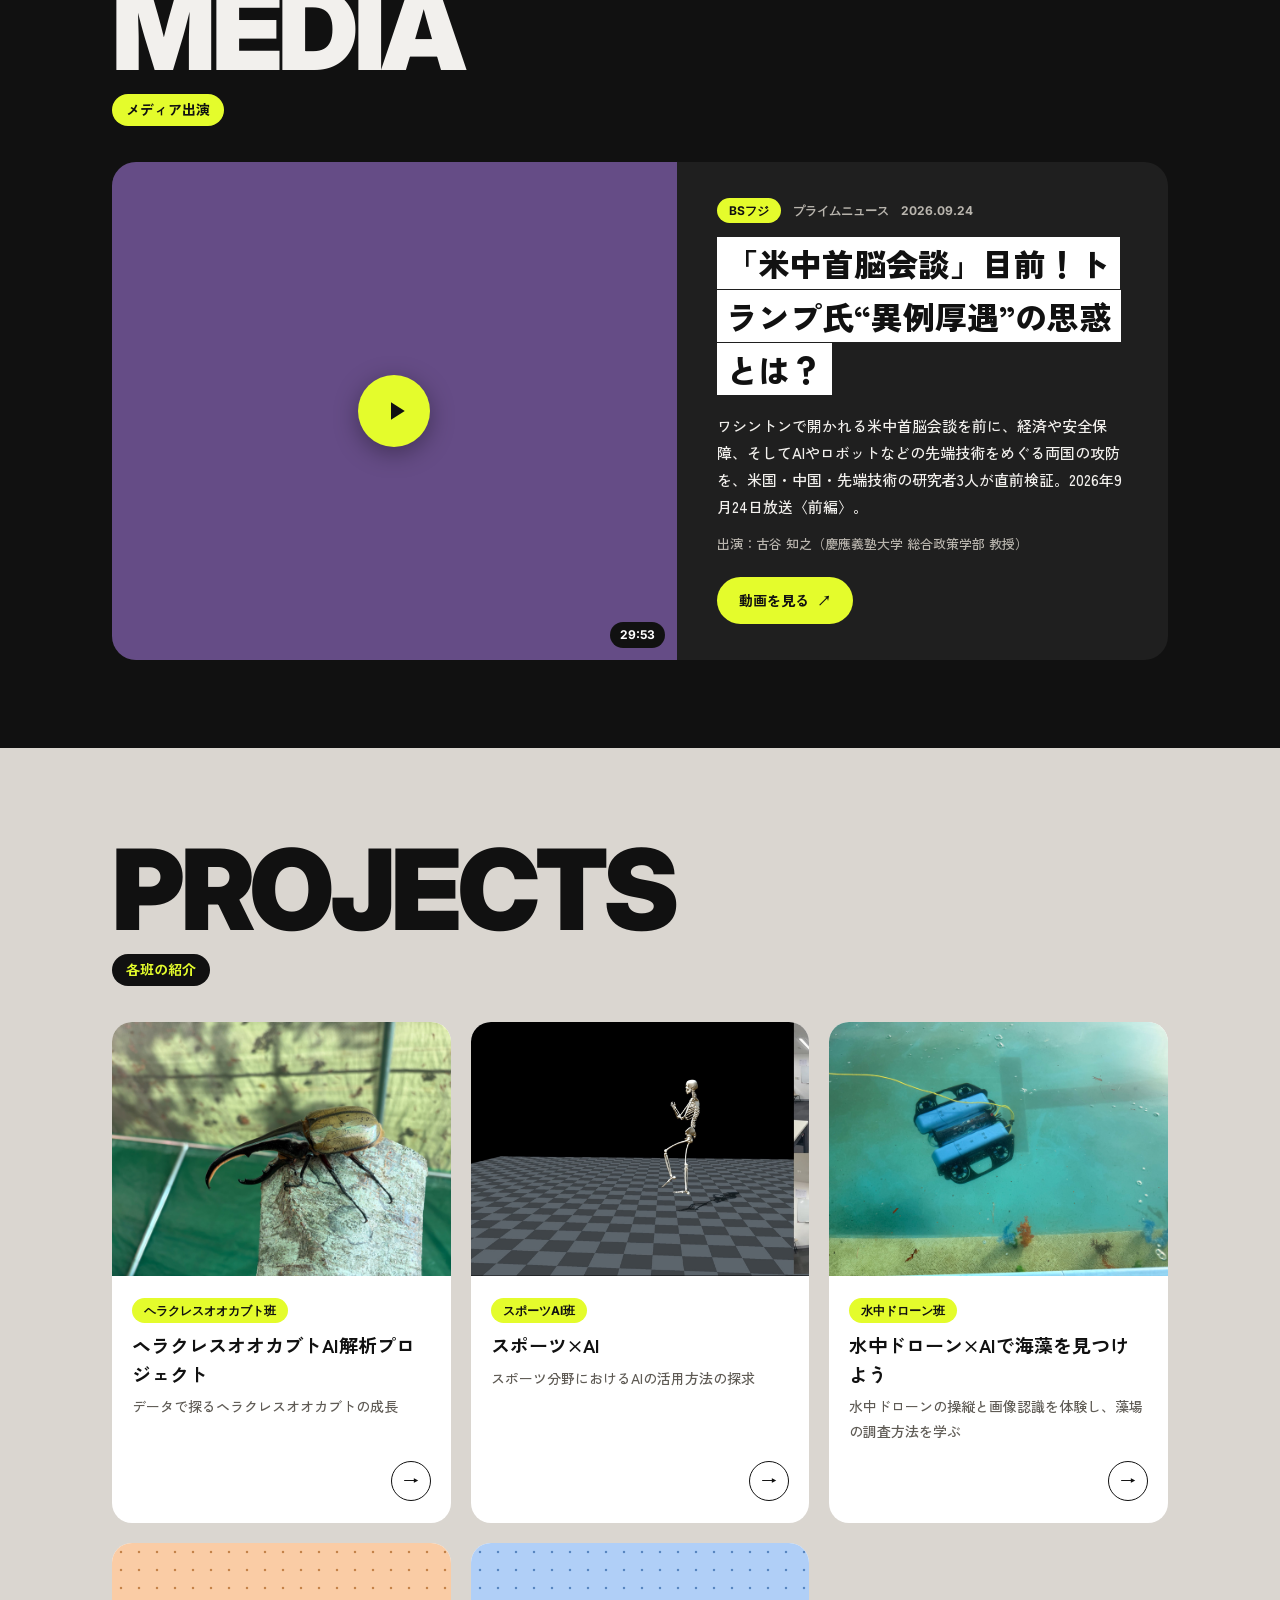
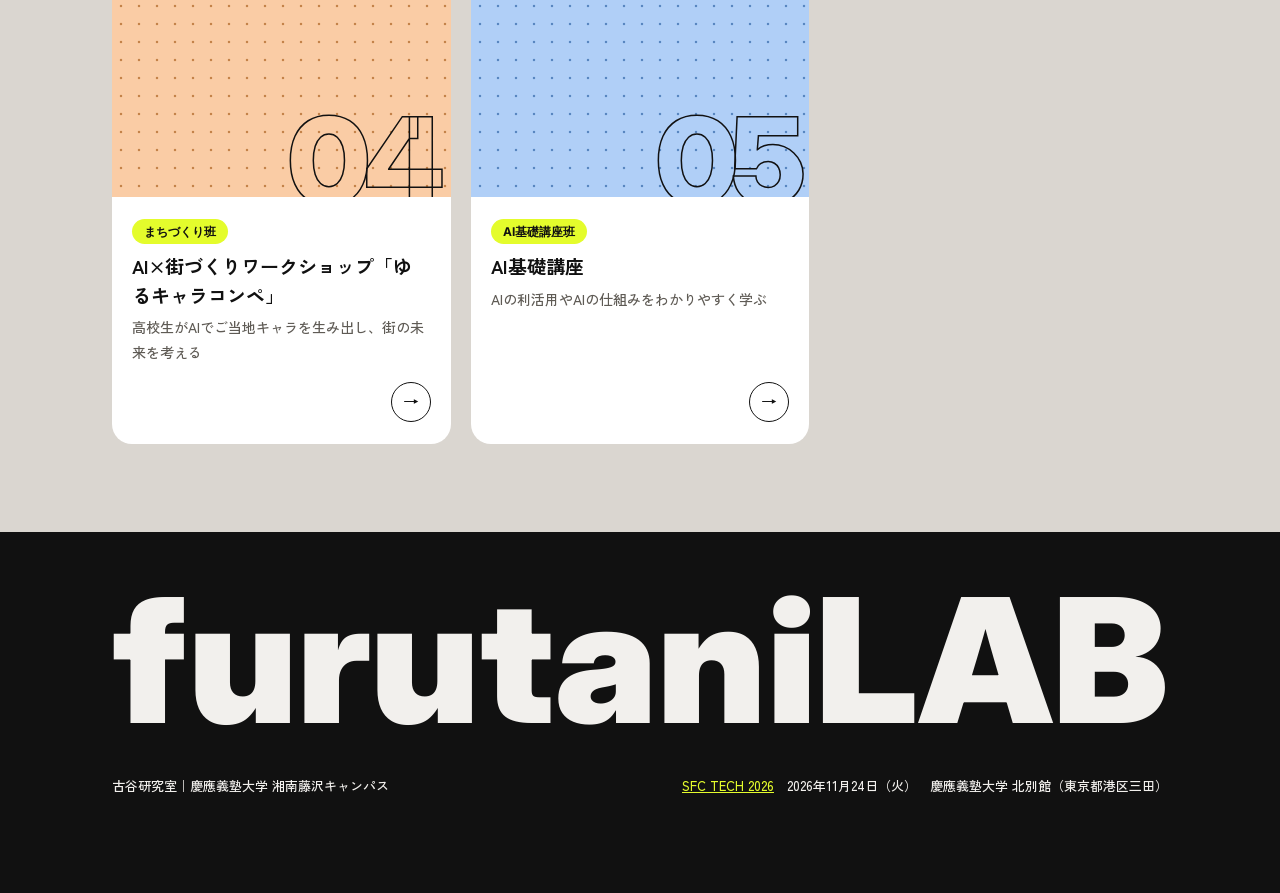
==== commit 089ed496: "メディアをBSフジ プライムニュースに差し替え、コンソーシアムのリンクとAI基礎講座のQRコードを追加 - MEDIA: PIVOT の動画をやめ、BSフジ プライムニュース（2026/9/24 放送" ====
--- a/index.html
+++ b/index.html
@@ -9,7 +9,7 @@
   <link rel="preconnect" href="https://fonts.googleapis.com">
   <link rel="preconnect" href="https://fonts.gstatic.com" crossorigin>
   <link href="https://fonts.googleapis.com/css2?family=Inter:wght@400;700;900&family=Zen+Kaku+Gothic+New:wght@500;700;900&display=swap" rel="stylesheet">
-  <link rel="stylesheet" href="style.css?v=202611202335">
+  <link rel="stylesheet" href="style.css?v=202611221131">
 </head>
 <body>
   <div id="header"></div>
@@ -56,7 +56,7 @@
 
   <footer class="site-footer" id="footer"></footer>
 
-  <script src="data.js?v=202611202335"></script>
-  <script src="app.js?v=202611202335"></script>
+  <script src="data.js?v=202611221131"></script>
+  <script src="app.js?v=202611221131"></script>
 </body>
 </html>
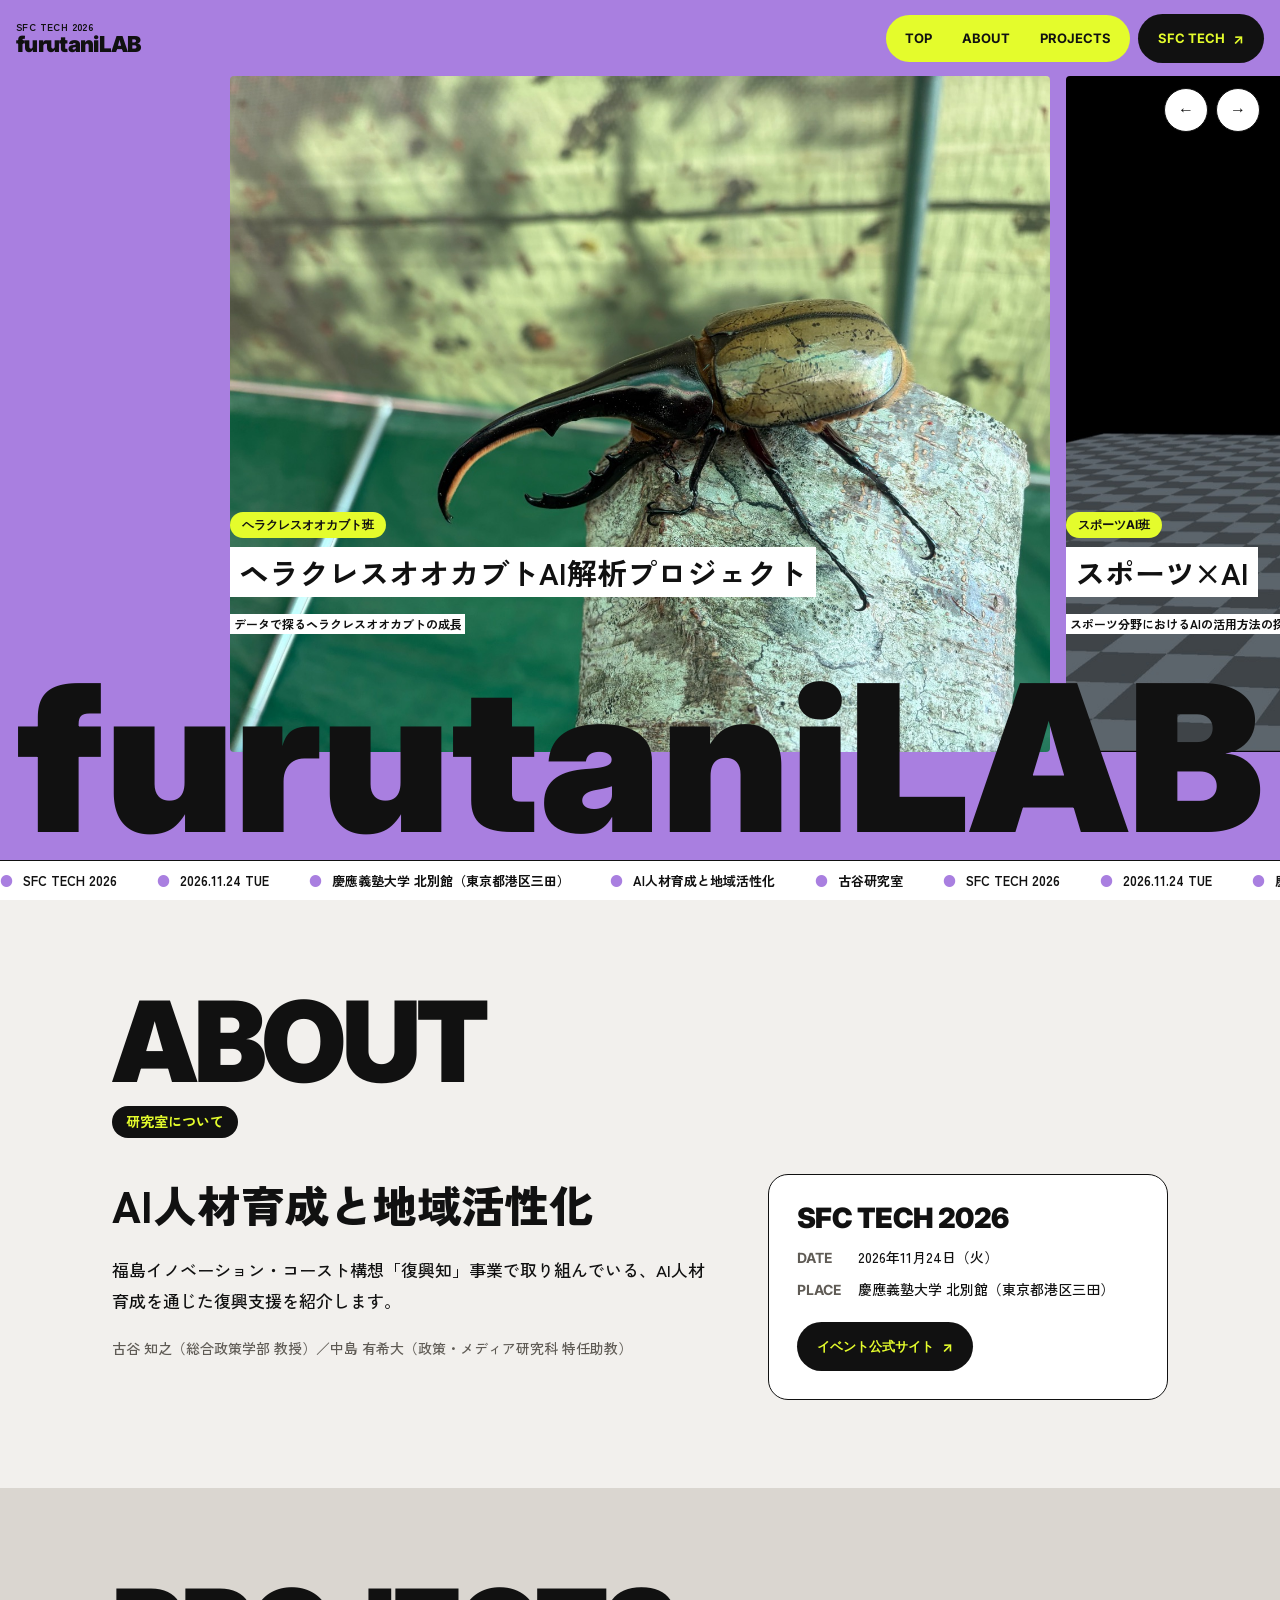
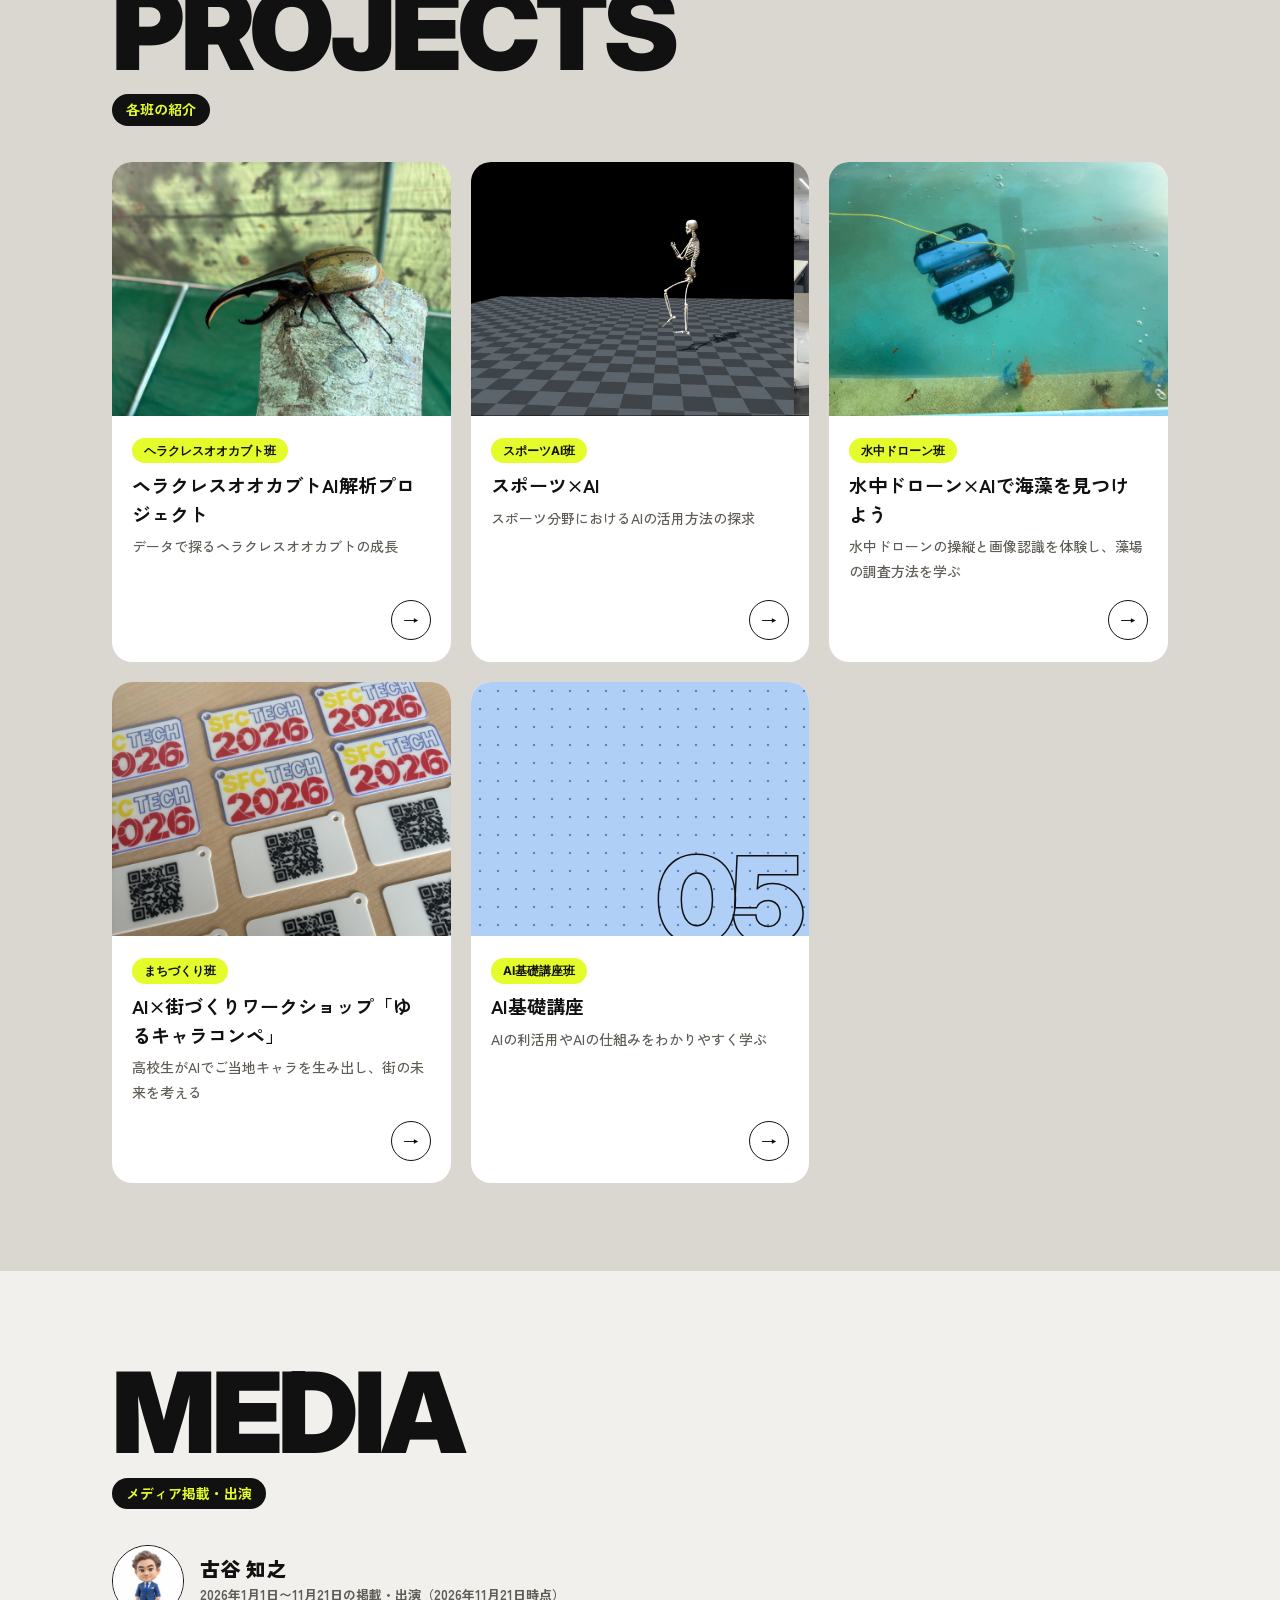
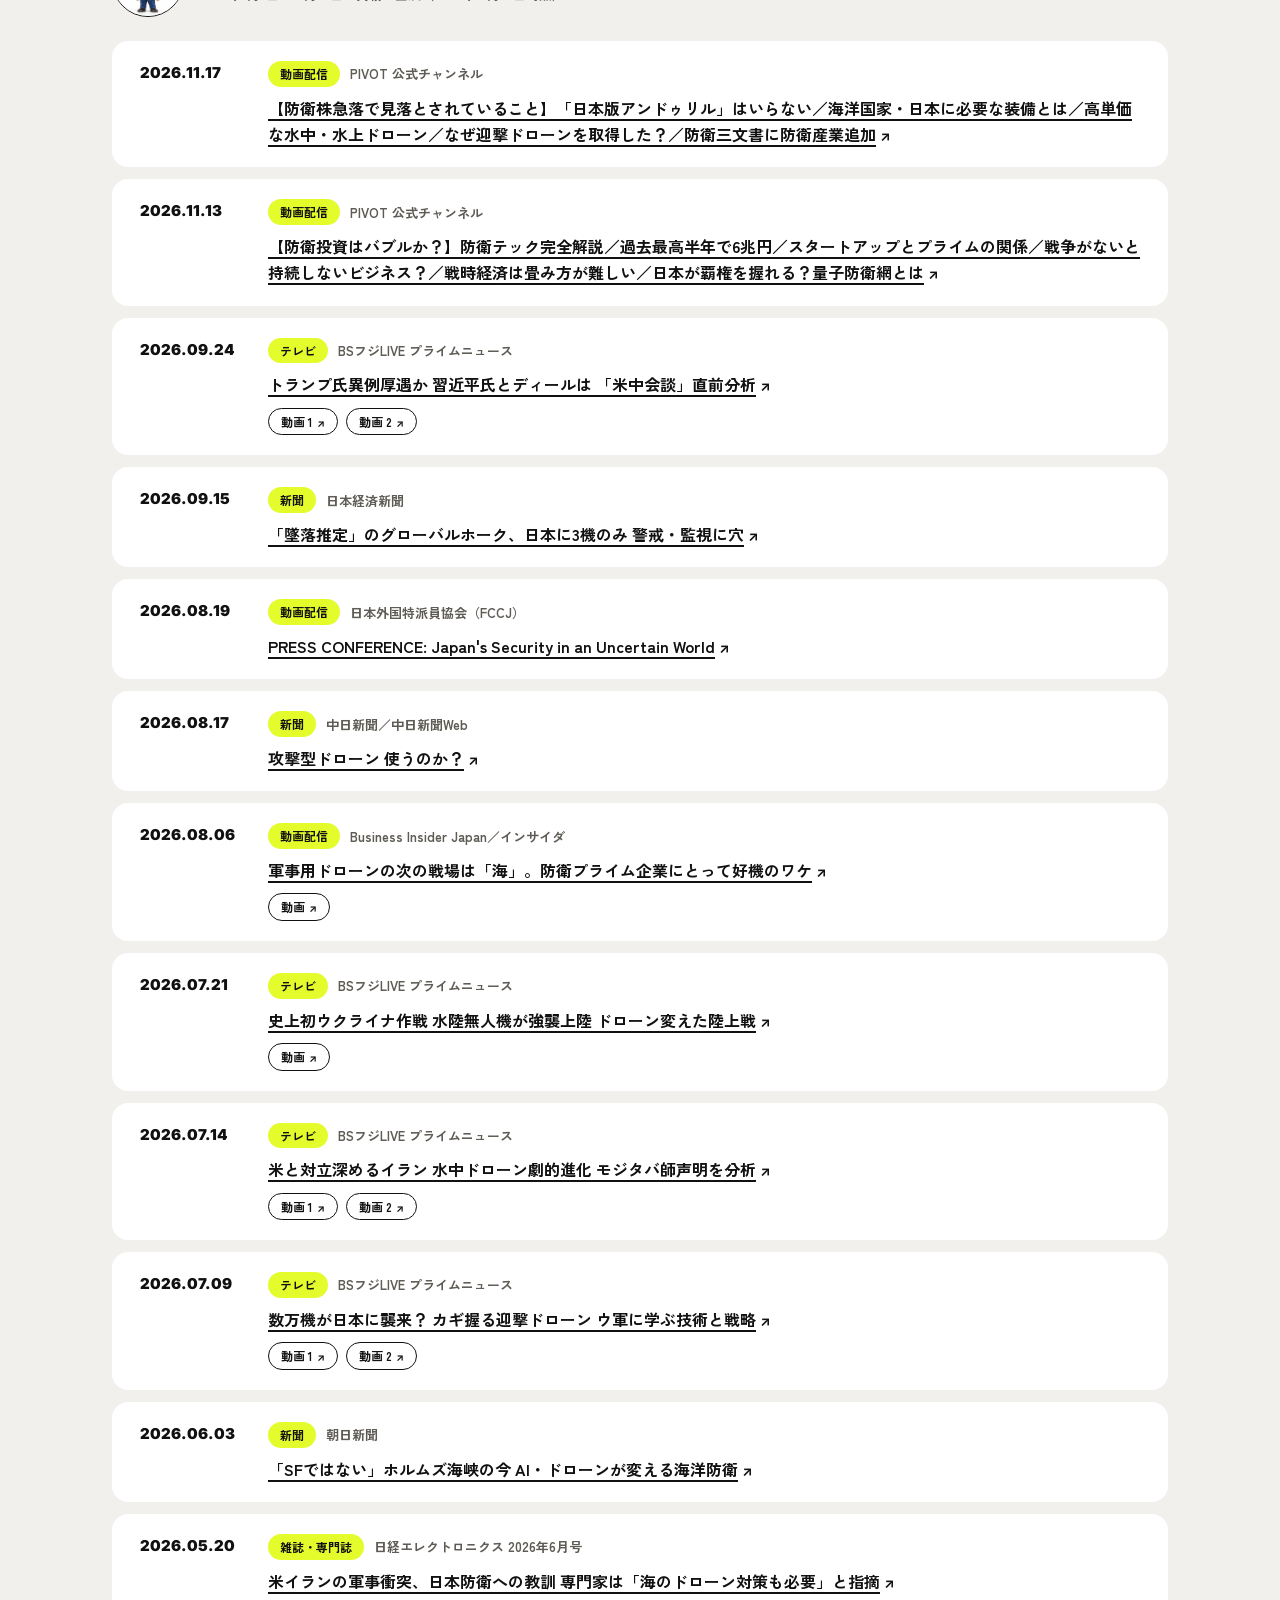
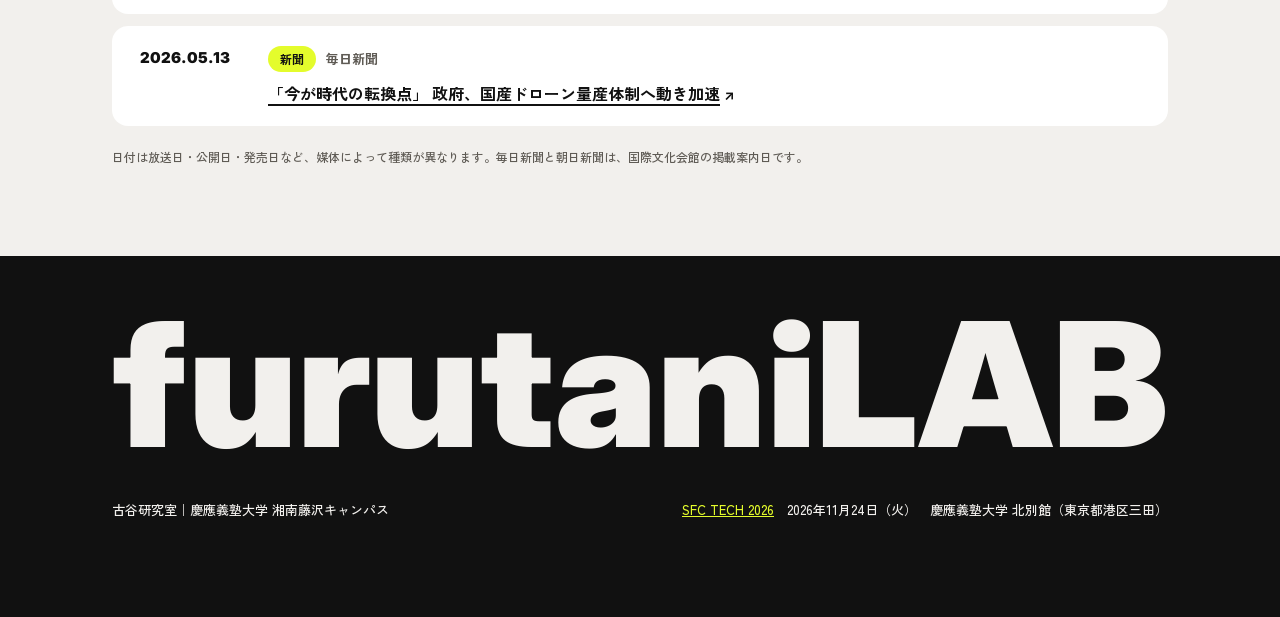
==== commit 0f064019: "メディア掲載を一覧に変更して最後へ移動、まちづくり班に写真を追加 - MEDIA: 個別の動画（サムネイル表示）をやめ、2026年の掲載・出演 13件の一覧に変更   （もとの表: 古谷知之_2026" ====
--- a/index.html
+++ b/index.html
@@ -9,7 +9,7 @@
   <link rel="preconnect" href="https://fonts.googleapis.com">
   <link rel="preconnect" href="https://fonts.gstatic.com" crossorigin>
   <link href="https://fonts.googleapis.com/css2?family=Inter:wght@400;700;900&family=Zen+Kaku+Gothic+New:wght@500;700;900&display=swap" rel="stylesheet">
-  <link rel="stylesheet" href="style.css?v=202611221131">
+  <link rel="stylesheet" href="style.css?v=202611231452">
 </head>
 <body>
   <div id="header"></div>
@@ -34,16 +34,6 @@
     </div>
   </section>
 
-  <section class="section dark" id="media">
-    <div class="wrap">
-      <div class="sec-head">
-        <h2 class="en-ttl">MEDIA</h2>
-        <span class="ja-ttl">メディア出演</span>
-      </div>
-      <div class="media-list" id="media-list"></div>
-    </div>
-  </section>
-
   <section class="section alt" id="projects">
     <div class="wrap">
       <div class="sec-head">
@@ -54,9 +44,19 @@
     </div>
   </section>
 
+  <section class="section" id="media">
+    <div class="wrap">
+      <div class="sec-head">
+        <h2 class="en-ttl">MEDIA</h2>
+        <span class="ja-ttl">メディア掲載・出演</span>
+      </div>
+      <div class="media-list" id="media-list"></div>
+    </div>
+  </section>
+
   <footer class="site-footer" id="footer"></footer>
 
-  <script src="data.js?v=202611221131"></script>
-  <script src="app.js?v=202611221131"></script>
+  <script src="data.js?v=202611231452"></script>
+  <script src="app.js?v=202611231452"></script>
 </body>
 </html>
--- a/style.css
+++ b/style.css
@@ -411,74 +411,38 @@
 /* =========================================================
    media
    ========================================================= */
-.section.dark { background: var(--black); color: var(--base); }
-.section.dark .ja-ttl { background: var(--yellow); color: var(--black); }
-.media-list { display: grid; gap: 24px; }
-.media-card {
-  display: grid;
-  text-decoration: none;
-  background: #1f1f1f;
-  border-radius: 24px;
-  overflow: hidden;
-  transition: transform 0.25s ease;
-}
-.media-card:hover { transform: translateY(-4px); }
-@media (min-width: 900px) { .media-card { grid-template-columns: 1.15fr 1fr; } }
-.media-thumb {
-  position: relative;
-  aspect-ratio: 16 / 9;
-  background: color-mix(in srgb, var(--hero) 60%, black);
-  overflow: hidden;
-}
-.media-thumb img { width: 100%; height: 100%; object-fit: cover; transition: transform 0.5s ease; }
-.media-card:hover .media-thumb img { transform: scale(1.04); }
-.play {
-  position: absolute;
-  left: 50%;
-  top: 50%;
+.media-head { display: flex; align-items: center; gap: 16px; margin-bottom: 24px; }
+.media-face {
+  flex: none;
   width: 72px;
   height: 72px;
-  transform: translate(-50%, -50%);
   border-radius: 50%;
-  background: var(--yellow);
-  display: grid;
-  place-items: center;
-  box-shadow: 0 6px 24px rgba(0, 0, 0, 0.35);
-  transition: transform 0.25s ease;
-}
-.media-card:hover .play { transform: translate(-50%, -50%) scale(1.08); }
-.play svg { width: 30px; height: 30px; fill: var(--black); margin-left: 3px; }
-.dur {
-  position: absolute;
-  right: 12px;
-  bottom: 12px;
-  background: var(--black);
-  color: var(--white);
+  border: 1.5px solid var(--black);
+  background: var(--white);
+  object-fit: cover;
+}
+.media-who { margin: 0; font-size: 20px; font-weight: 900; line-height: 1.4; }
+.media-period { margin: 0; font-size: 13px; font-weight: 700; color: var(--muted); }
+.media-rows { list-style: none; margin: 0; padding: 0; display: grid; gap: 12px; }
+.media-rows li { background: var(--white); border-radius: 16px; padding: 16px 20px; display: grid; gap: 8px 24px; }
+@media (min-width: 768px) { .media-rows li { grid-template-columns: 104px 1fr; padding: 20px 28px; } }
+.media-date { font-weight: 900; font-size: 15px; line-height: 1.6; }
+.media-item { min-width: 0; }
+.media-src { display: flex; flex-wrap: wrap; align-items: center; gap: 4px 10px; font-size: 13px; font-weight: 700; color: var(--muted); }
+.media-src .tag { margin: 0; color: var(--black); font-family: var(--ja); }
+.media-ttl { margin: 8px 0 0; font-size: 16px; font-weight: 700; line-height: 1.65; overflow-wrap: anywhere; }
+.media-ttl a { text-decoration: underline; text-decoration-thickness: 1.5px; text-underline-offset: 4px; }
+.media-ttl .arrow, .media-more .arrow { display: inline-block; margin-left: 4px; font-family: var(--en); font-size: 0.85em; }
+.media-more { margin: 10px 0 0; display: flex; flex-wrap: wrap; gap: 8px; }
+.media-more a {
   font-size: 12px;
   font-weight: 700;
-  padding: 2px 10px;
-  border-radius: var(--pill);
-}
-.media-body { padding: 24px 24px 28px; display: flex; flex-direction: column; }
-@media (min-width: 900px) { .media-body { padding: 36px 40px; justify-content: center; } }
-.media-meta { display: flex; flex-wrap: wrap; align-items: center; gap: 4px 12px; font-size: 12px; font-weight: 700; color: #b9b5ae; }
-.media-meta .tag { margin: 0; color: var(--black); }
-.media-body h3 { font-size: clamp(22px, 3.4vw, 32px); font-weight: 900; margin: 14px 0 16px; line-height: 1.4; color: var(--black); }
-.media-body h3 .hl { line-height: 1.65; }
-.media-sum { margin: 0 0 12px; font-size: 15px; }
-.media-person { margin: 0 0 22px; font-size: 13px; color: #b9b5ae; }
-.pill-yellow {
-  align-self: flex-start;
-  display: inline-flex;
-  gap: 8px;
-  background: var(--yellow);
-  color: var(--black);
-  font-weight: 700;
-  font-size: 14px;
-  padding: 11px 22px;
-  border-radius: var(--pill);
-}
-@media (min-width: 900px) { .media-thumb { aspect-ratio: auto; min-height: 100%; } }
+  text-decoration: none;
+  border: 1.5px solid var(--black);
+  border-radius: var(--pill);
+  padding: 2px 12px;
+}
+.media-note { margin: 20px 0 0; font-size: 12px; color: var(--muted); }
 
 /* cover caption / results note */
 .g-cover { margin: 32px 0 0; background: var(--white); }
